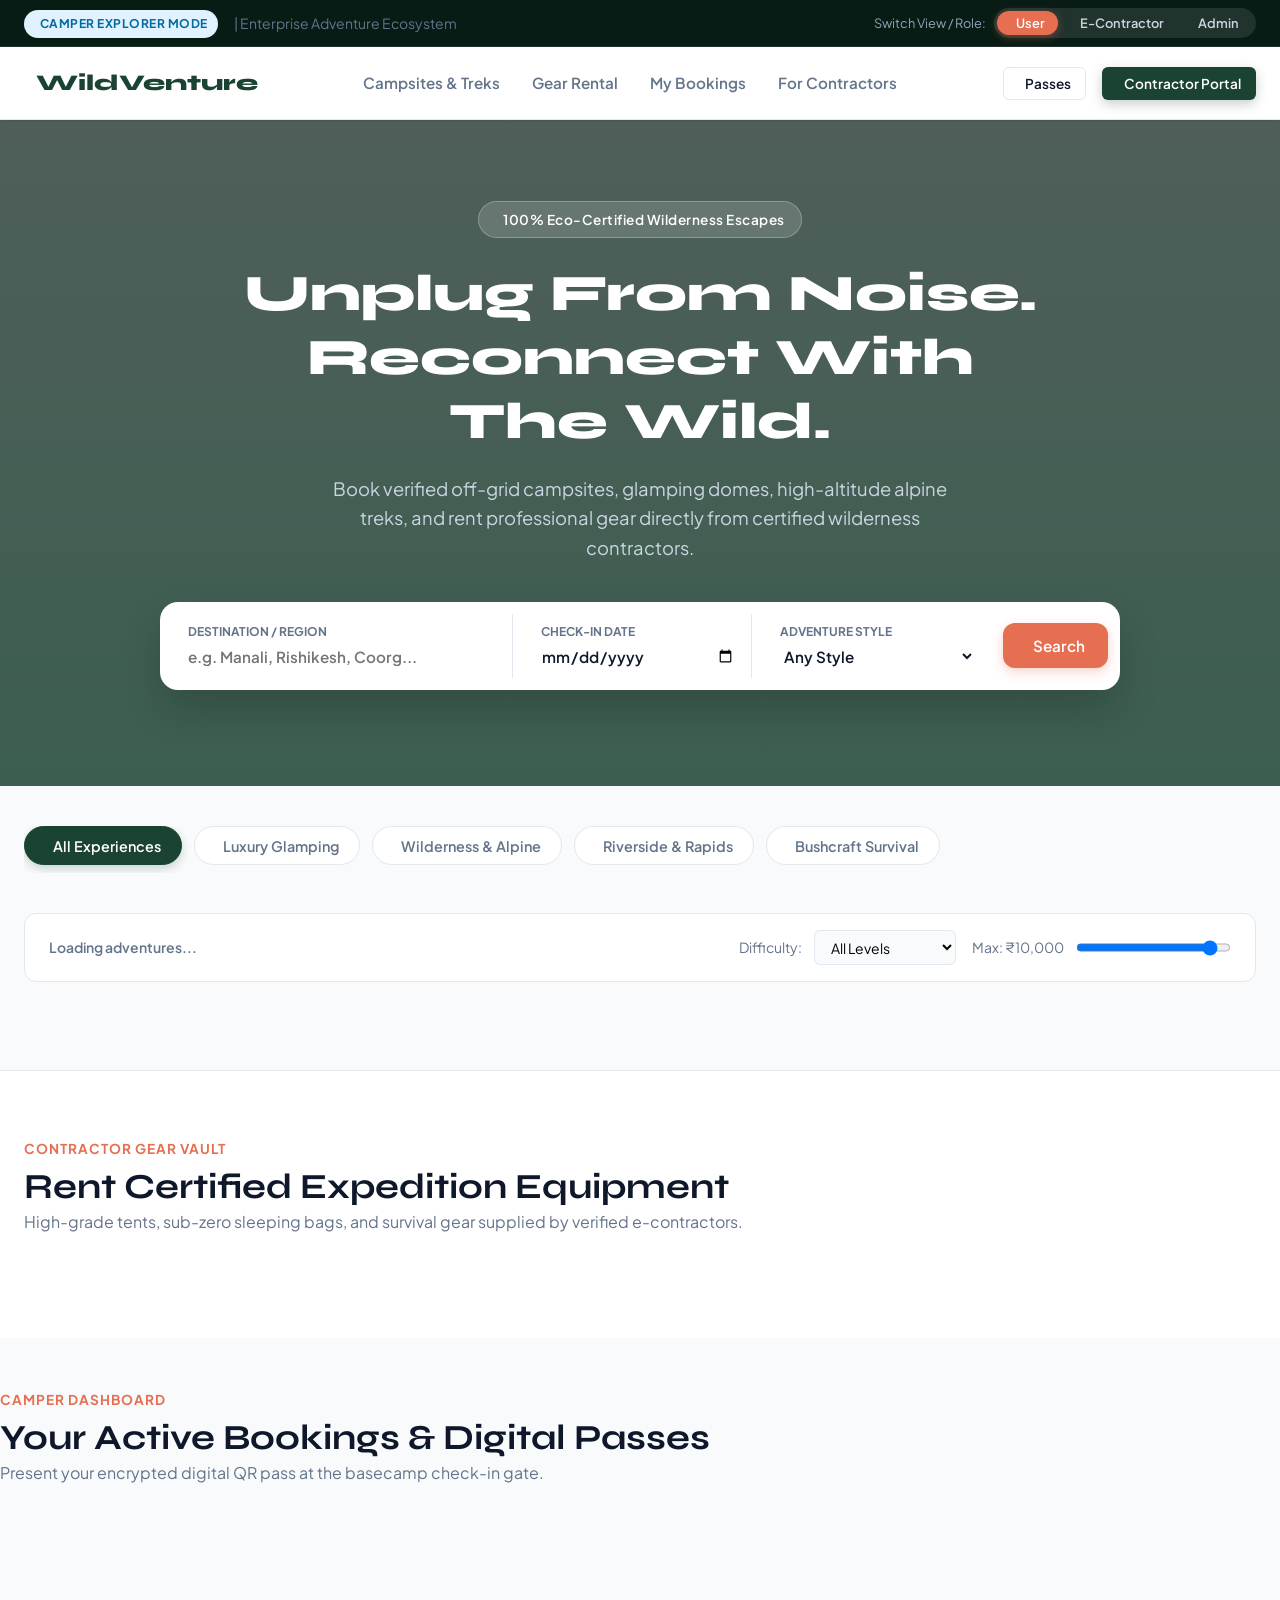
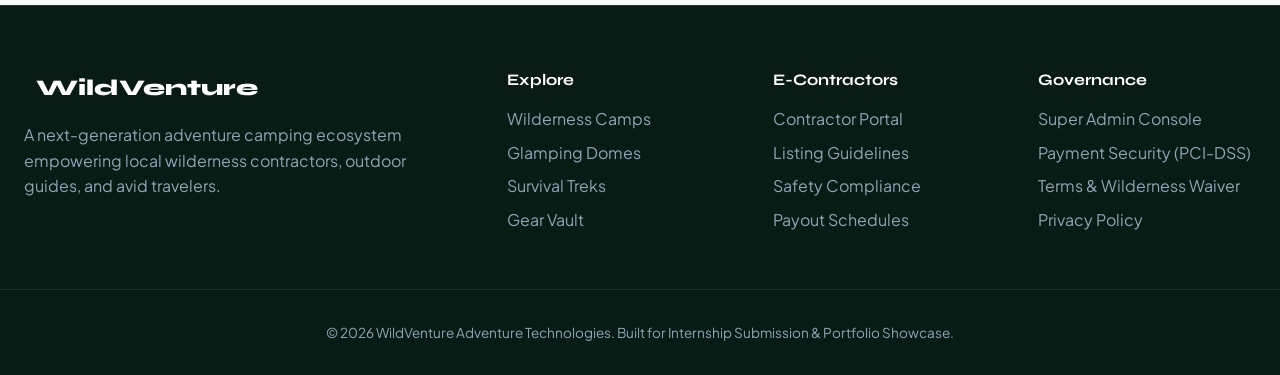
==== index.html @ 286bd3b6 "Initial commit for WildVenture platform" ====
<!DOCTYPE html>
<html lang="en">
<head>
  <meta charset="UTF-8">
  <meta name="viewport" content="width=device-width, initial-scale=1.0">
  <title>WildVenture - Adventure Camping & Glamping Platform</title>
  <meta name="description" content="Book pristine wilderness camping, luxury glamping domes, alpine survival treks, and high-performance camping gear directly from verified outdoor contractors.">
  
  <!-- Google Fonts: Syne & Plus Jakarta Sans -->
  <link rel="preconnect" href="https://fonts.googleapis.com">
  <link rel="preconnect" href="https://fonts.gstatic.com" crossorigin>
  <link href="https://fonts.googleapis.com/css2?family=Plus+Jakarta+Sans:wght@400;500;600;700;800&family=Syne:wght@600;700;800&display=swap" rel="stylesheet">
  
  <!-- Phosphor Icons (Regular & Fill) -->
  <link rel="stylesheet" type="text/css" href="https://unpkg.com/@phosphor-icons/web@2.1.1/src/regular/style.css">
  <link rel="stylesheet" type="text/css" href="https://unpkg.com/@phosphor-icons/web@2.1.1/src/fill/style.css">
  
  <!-- Main CSS -->
  <link rel="stylesheet" href="css/style.css">
</head>
<body>

  <!-- ================= TOP ROLE SWITCHER BAR ================= -->
  <div class="top-role-bar">
    <div class="container top-role-bar-inner">
      <div class="d-flex align-center gap-2">
        <span id="active-role-indicator">
          <span class="badge badge-user"><i class="ph ph-compass"></i> Camper Explorer Mode</span>
        </span>
        <span class="text-muted small d-none-mobile">| Enterprise Adventure Ecosystem</span>
      </div>

      <div class="role-switch-container">
        <span class="role-switch-label">Switch View / Role:</span>
        <div class="role-pills">
          <button class="role-pill active" data-role="user" title="User / Camper Experience">
            <i class="ph ph-user"></i> User
          </button>
          <button class="role-pill" data-role="contractor" title="E-Contractor & Guide Hub">
            <i class="ph ph-mountains"></i> E-Contractor
          </button>
          <button class="role-pill" data-role="admin" title="Super Admin Dashboard">
            <i class="ph ph-shield-check"></i> Admin
          </button>
        </div>
      </div>
    </div>
  </div>

  <!-- ================= SITE HEADER ================= -->
  <header class="site-header">
    <div class="container header-inner">
      <a href="#" class="brand-logo" onclick="App.switchRole('user')">
        <i class="ph ph-campfire"></i>
        <span>WildVenture</span>
      </a>

      <nav class="main-nav" id="main-nav-menu">
        <a href="#campsites-section" class="nav-link">Campsites & Treks</a>
        <a href="#gear-section" class="nav-link">Gear Rental</a>
        <a href="#user-bookings-section" class="nav-link">My Bookings</a>
        <a href="#contractor-info-section" class="nav-link">For Contractors</a>
      </nav>

      <div class="header-actions">
        <button class="btn btn-outline btn-sm" onclick="App.switchRole('user'); document.getElementById('user-bookings-section')?.scrollIntoView({behavior:'smooth'})">
          <i class="ph ph-ticket"></i> Passes
        </button>
        <button class="btn btn-primary btn-sm" onclick="App.switchRole('contractor')">
          <i class="ph ph-plus-circle"></i> Contractor Portal
        </button>
      </div>
    </div>
  </header>

  <!-- ================= MAIN CONTENT VIEWS ================= -->
  <main>
    <!-- ================= 1. USER / CAMPER PORTAL ================= -->
    <div id="portal-user" class="portal-view active">
      
      <!-- HERO SECTION -->
      <section class="hero-section">
        <div class="container">
          <div class="hero-tag">
            <i class="ph ph-tree"></i> 100% Eco-Certified Wilderness Escapes
          </div>
          <h1 class="hero-title">Unplug From Noise. Reconnect With The Wild.</h1>
          <p class="hero-subtitle">
            Book verified off-grid campsites, glamping domes, high-altitude alpine treks, and rent professional gear directly from certified wilderness contractors.
          </p>

          <!-- Search Floating Bar -->
          <div class="search-floating-bar">
            <div class="search-input-group">
              <label><i class="ph ph-map-pin"></i> Destination / Region</label>
              <input type="text" id="search-location" placeholder="e.g. Manali, Rishikesh, Coorg...">
            </div>
            <div class="search-input-group">
              <label><i class="ph ph-calendar"></i> Check-in Date</label>
              <input type="date" id="search-date">
            </div>
            <div class="search-input-group">
              <label><i class="ph ph-users"></i> Adventure Style</label>
              <select id="search-style-select">
                <option value="all">Any Style</option>
                <option value="wild">Wilderness Trek</option>
                <option value="glamping">Luxury Glamping</option>
                <option value="survival">Bushcraft Survival</option>
                <option value="riverside">Riverside Camp</option>
              </select>
            </div>
            <button class="btn btn-accent" id="btn-hero-search">
              <i class="ph ph-magnifying-glass"></i> Search
            </button>
          </div>
        </div>
      </section>

      <!-- CAMPSITES & FILTER SECTION -->
      <section class="container" id="campsites-section">
        <!-- Category Filter Pills -->
        <div class="category-filter-bar">
          <div class="category-pills-wrap">
            <button class="category-pill active" data-category="all">
              <i class="ph ph-sparkle"></i> All Experiences
            </button>
            <button class="category-pill" data-category="glamping">
              <i class="ph ph-house-line"></i> Luxury Glamping
            </button>
            <button class="category-pill" data-category="wild">
              <i class="ph ph-tent"></i> Wilderness & Alpine
            </button>
            <button class="category-pill" data-category="riverside">
              <i class="ph ph-waves"></i> Riverside & Rapids
            </button>
            <button class="category-pill" data-category="survival">
              <i class="ph ph-compass"></i> Bushcraft Survival
            </button>
          </div>
        </div>

        <!-- Filter Controls Row -->
        <div class="filter-controls-row">
          <span class="bold small text-muted" id="results-count">Loading adventures...</span>
          <div class="d-flex align-center gap-2 flex-wrap">
            <div class="filter-group">
              <label class="small text-muted">Difficulty:</label>
              <select id="filter-difficulty">
                <option value="all">All Levels</option>
                <option value="easy">Easy / Family</option>
                <option value="moderate">Moderate</option>
                <option value="challenging">Challenging</option>
                <option value="expert">Expert Survival</option>
              </select>
            </div>
            <div class="filter-group">
              <label class="small text-muted" id="price-range-label">Max: ₹10,000</label>
              <input type="range" id="filter-price-range" min="1000" max="10000" step="500" value="10000">
            </div>
          </div>
        </div>

        <!-- Campsites Grid -->
        <div class="campsites-grid" id="campsites-grid">
          <!-- Dynamically populated via JS -->
        </div>
      </section>

      <!-- GEAR RENTAL STORE SECTION -->
      <section class="gear-section" id="gear-section">
        <div class="container">
          <div class="section-header">
            <span class="section-tag"><i class="ph ph-backpack"></i> Contractor Gear Vault</span>
            <h2 class="section-title">Rent Certified Expedition Equipment</h2>
            <p class="text-muted">High-grade tents, sub-zero sleeping bags, and survival gear supplied by verified e-contractors.</p>
          </div>

          <div class="gear-grid" id="gear-catalog-grid">
            <!-- Dynamically populated via JS -->
          </div>
        </div>
      </section>

      <!-- USER MY BOOKINGS & PASSES -->
      <section class="container user-bookings-section" id="user-bookings-section">
        <div class="section-header">
          <span class="section-tag"><i class="ph ph-ticket"></i> Camper Dashboard</span>
          <h2 class="section-title">Your Active Bookings & Digital Passes</h2>
          <p class="text-muted">Present your encrypted digital QR pass at the basecamp check-in gate.</p>
        </div>

        <div id="user-bookings-list">
          <!-- Dynamically populated via JS -->
        </div>
      </section>

    </div>

    <!-- ================= 2. E-CONTRACTOR / GUIDE PORTAL ================= -->
    <div id="portal-contractor" class="portal-view">
      <div class="container dashboard-layout">
        
        <div class="dashboard-header">
          <div>
            <span class="section-tag"><i class="ph ph-mountains"></i> E-Contractor Operations Center</span>
            <h1 class="section-title">Vendor & Guide Portal</h1>
            <p class="text-muted">Manage your wilderness campsite listings, rental inventory, camper check-in rosters, and earnings.</p>
          </div>
          <div class="d-flex gap-2">
            <button class="btn btn-outline" id="btn-request-payout">
              <i class="ph ph-bank"></i> Request Bank Payout
            </button>
            <button class="btn btn-primary" id="btn-open-add-campsite">
              <i class="ph ph-plus-circle"></i> + Add New Campsite
            </button>
          </div>
        </div>

        <!-- Contractor Stats Grid -->
        <div class="stats-grid">
          <div class="stat-card">
            <div class="stat-icon icon-primary"><i class="ph ph-tent"></i></div>
            <div>
              <div class="stat-label">Active Listings</div>
              <div class="stat-val" id="cont-stat-listings">0</div>
            </div>
          </div>
          <div class="stat-card">
            <div class="stat-icon icon-accent"><i class="ph ph-users"></i></div>
            <div>
              <div class="stat-label">Total Bookings</div>
              <div class="stat-val" id="cont-stat-bookings">0</div>
            </div>
          </div>
          <div class="stat-card">
            <div class="stat-icon icon-info"><i class="ph ph-currency-inr"></i></div>
            <div>
              <div class="stat-label">Total Revenue (Net)</div>
              <div class="stat-val" id="cont-stat-revenue">₹0</div>
            </div>
          </div>
          <div class="stat-card">
            <div class="stat-icon icon-purple"><i class="ph ph-wallet"></i></div>
            <div>
              <div class="stat-label">Pending Payout</div>
              <div class="stat-val" id="cont-stat-payout">₹0</div>
            </div>
          </div>
        </div>

        <!-- Managed Campsites Table -->
        <div class="data-card">
          <div class="data-card-header">
            <h3><i class="ph ph-map-trifold"></i> Your Campsites & Expeditions</h3>
            <span class="badge badge-success">Contractor Verified</span>
          </div>
          <div class="table-responsive">
            <table class="custom-table">
              <thead>
                <tr>
                  <th>Campsite / Tour</th>
                  <th>Category</th>
                  <th>Rate/Night</th>
                  <th>Status</th>
                  <th>Capacity</th>
                  <th>Actions</th>
                </tr>
              </thead>
              <tbody id="contractor-listings-table">
                <!-- JS populated -->
              </tbody>
            </table>
          </div>
        </div>

        <!-- Attendee Check-In Roster -->
        <div class="data-card">
          <div class="data-card-header">
            <h3><i class="ph ph-clipboard-text"></i> Upcoming Camper Roster & Check-In</h3>
            <span class="text-muted small">Live updates from Payment Gateway</span>
          </div>
          <div class="table-responsive">
            <table class="custom-table">
              <thead>
                <tr>
                  <th>Booking ID</th>
                  <th>Camper Name</th>
                  <th>Destination</th>
                  <th>Dates</th>
                  <th>Guests</th>
                  <th>Payment</th>
                  <th>Gate Check-in</th>
                </tr>
              </thead>
              <tbody id="contractor-roster-table">
                <!-- JS populated -->
              </tbody>
            </table>
          </div>
        </div>

      </div>
    </div>

    <!-- ================= 3. SUPER ADMIN PORTAL ================= -->
    <div id="portal-admin" class="portal-view">
      <div class="container dashboard-layout">
        
        <div class="dashboard-header">
          <div>
            <span class="section-tag"><i class="ph ph-shield-check"></i> Super Administrator Console</span>
            <h1 class="section-title">Platform Master Governance</h1>
            <p class="text-muted">Oversee platform GMV, contractor KYC compliance, listing moderation, and master transaction refunds.</p>
          </div>
          <div class="d-flex gap-2">
            <button class="btn btn-outline" id="btn-admin-reset-db">
              <i class="ph ph-arrow-counter-clockwise"></i> Reset Demo DB
            </button>
            <button class="btn btn-primary" onclick="showToast('Exporting platform audit ledger...', 'info')">
              <i class="ph ph-download-simple"></i> Export Audit Log
            </button>
          </div>
        </div>

        <!-- Platform Admin KPIs -->
        <div class="stats-grid">
          <div class="stat-card">
            <div class="stat-icon icon-primary"><i class="ph ph-chart-line-up"></i></div>
            <div>
              <div class="stat-label">Gross Merchandise Value (GMV)</div>
              <div class="stat-val" id="admin-stat-gmv">₹0</div>
            </div>
          </div>
          <div class="stat-card">
            <div class="stat-icon icon-accent"><i class="ph ph-percent"></i></div>
            <div>
              <div class="stat-label">Platform Fee (5% Cut)</div>
              <div class="stat-val" id="admin-stat-cut">₹0</div>
            </div>
          </div>
          <div class="stat-card">
            <div class="stat-icon icon-info"><i class="ph ph-identification-badge"></i></div>
            <div>
              <div class="stat-label">Active E-Contractors</div>
              <div class="stat-val" id="admin-stat-contractors">0</div>
            </div>
          </div>
          <div class="stat-card">
            <div class="stat-icon icon-purple"><i class="ph ph-ticket"></i></div>
            <div>
              <div class="stat-label">Total Platform Bookings</div>
              <div class="stat-val" id="admin-stat-bookings">0</div>
            </div>
          </div>
        </div>

        <!-- Contractor KYC Verification Queue -->
        <div class="data-card">
          <div class="data-card-header">
            <h3><i class="ph ph-user-check"></i> Contractor KYC & Safety Compliance Queue</h3>
            <span class="text-muted small">Verify licenses and wilderness safety audits</span>
          </div>
          <div class="table-responsive">
            <table class="custom-table">
              <thead>
                <tr>
                  <th>Contractor & Lead</th>
                  <th>License ID</th>
                  <th>Service Zone</th>
                  <th>KYC Status</th>
                  <th>Safety Audit</th>
                  <th>Action</th>
                </tr>
              </thead>
              <tbody id="admin-contractor-kyc-table">
                <!-- JS Populated -->
              </tbody>
            </table>
          </div>
        </div>

        <!-- Payment Gateway Master Transaction Ledger -->
        <div class="data-card">
          <div class="data-card-header">
            <h3><i class="ph ph-credit-card"></i> Payment Gateway Master Ledger</h3>
            <span class="badge badge-success">Gateway Live & Healthy</span>
          </div>
          <div class="table-responsive">
            <table class="custom-table">
              <thead>
                <tr>
                  <th>Txn ID</th>
                  <th>Booking ID</th>
                  <th>Customer</th>
                  <th>Timestamp</th>
                  <th>Amount</th>
                  <th>Platform Fee</th>
                  <th>Method</th>
                  <th>Status</th>
                  <th>Refund Control</th>
                </tr>
              </thead>
              <tbody id="admin-transactions-table">
                <!-- JS Populated -->
              </tbody>
            </table>
          </div>
        </div>

        <!-- Listing Moderation Table -->
        <div class="data-card">
          <div class="data-card-header">
            <h3><i class="ph ph-tree-evergreen"></i> Campsite & Trek Experience Moderation</h3>
          </div>
          <div class="table-responsive">
            <table class="custom-table">
              <thead>
                <tr>
                  <th>Listing Title</th>
                  <th>Contractor</th>
                  <th>Price/N</th>
                  <th>Status</th>
                  <th>Feature / Publish</th>
                </tr>
              </thead>
              <tbody id="admin-moderation-table">
                <!-- JS Populated -->
              </tbody>
            </table>
          </div>
        </div>

      </div>
    </div>
  </main>

  <!-- ================= FOOTER ================= -->
  <footer class="site-footer">
    <div class="container footer-grid">
      <div class="footer-brand">
        <a href="#" class="brand-logo" style="color:#fff; margin-bottom:1rem;">
          <i class="ph ph-campfire"></i> WildVenture
        </a>
        <p>A next-generation adventure camping ecosystem empowering local wilderness contractors, outdoor guides, and avid travelers.</p>
      </div>
      <div class="footer-links">
        <h4>Explore</h4>
        <ul>
          <li><a href="#" onclick="App.switchRole('user')">Wilderness Camps</a></li>
          <li><a href="#" onclick="App.switchRole('user')">Glamping Domes</a></li>
          <li><a href="#" onclick="App.switchRole('user')">Survival Treks</a></li>
          <li><a href="#" onclick="App.switchRole('user')">Gear Vault</a></li>
        </ul>
      </div>
      <div class="footer-links">
        <h4>E-Contractors</h4>
        <ul>
          <li><a href="#" onclick="App.switchRole('contractor')">Contractor Portal</a></li>
          <li><a href="#" onclick="App.switchRole('contractor')">Listing Guidelines</a></li>
          <li><a href="#" onclick="App.switchRole('contractor')">Safety Compliance</a></li>
          <li><a href="#" onclick="App.switchRole('contractor')">Payout Schedules</a></li>
        </ul>
      </div>
      <div class="footer-links">
        <h4>Governance</h4>
        <ul>
          <li><a href="#" onclick="App.switchRole('admin')">Super Admin Console</a></li>
          <li><a href="#">Payment Security (PCI-DSS)</a></li>
          <li><a href="#">Terms & Wilderness Waiver</a></li>
          <li><a href="#">Privacy Policy</a></li>
        </ul>
      </div>
    </div>
    <div class="container footer-bottom">
      <p>&copy; 2026 WildVenture Adventure Technologies. Built for Internship Submission & Portfolio Showcase.</p>
    </div>
  </footer>

  <!-- ================= MODAL: CAMPSITE DETAILS & BOOKING ================= -->
  <div class="modal-overlay" id="campsite-detail-modal">
    <div class="modal-dialog modal-lg">
      <div class="modal-header">
        <div>
          <h2 id="modal-camp-title">Campsite Title</h2>
          <div class="text-muted small" id="modal-camp-location">Location</div>
        </div>
        <button class="modal-close-btn" onclick="App.closeCampsiteModal()">&times;</button>
      </div>
      <div class="modal-body">
        <div class="camp-detail-grid">
          <!-- Left Info Column -->
          <div>
            <div class="camp-hero-img-wrap">
              <img src="" id="modal-camp-hero-img" alt="Campsite View">
            </div>

            <p id="modal-camp-tagline" class="bold" style="margin-bottom:1rem; font-size:1.05rem;"></p>

            <div class="d-flex gap-2 flex-wrap" style="margin-bottom:1.5rem;">
              <span class="badge badge-category"><i class="ph ph-gauge"></i> Difficulty: <strong id="modal-camp-difficulty"></strong></span>
              <span class="badge badge-category"><i class="ph ph-mountains"></i> Altitude: <strong id="modal-camp-altitude"></strong></span>
              <span class="badge badge-category"><i class="ph ph-sun"></i> Best Season: <strong id="modal-camp-season"></strong></span>
              <span class="badge badge-success"><i class="ph ph-users"></i> <strong id="modal-camp-slots"></strong></span>
            </div>

            <h4 style="margin-bottom:0.75rem;"><i class="ph ph-shield-star text-success"></i> Verified Contractor & Guides</h4>
            <div style="background:var(--bg-subtle); padding:1rem; border-radius:var(--radius-sm); margin-bottom:1.5rem;">
              <strong id="modal-contractor-name">Contractor Name</strong><br>
              <span class="small text-muted" id="modal-contractor-guide"></span> &bull; 
              <span class="badge badge-success" id="modal-contractor-badge"></span><br>
              <span class="small text-muted"><i class="ph ph-phone"></i> Emergency Support: <span id="modal-contractor-phone"></span></span>
            </div>

            <h4 style="margin-bottom:0.5rem;"><i class="ph ph-sparkle"></i> Included Amenities</h4>
            <div class="amenities-grid" id="modal-camp-amenities"></div>

            <h4 style="margin-bottom:0.5rem;"><i class="ph ph-map-pin"></i> Guided Expedition Itinerary</h4>
            <div class="itinerary-list" id="modal-camp-itinerary"></div>
          </div>

          <!-- Right Booking Widget Column -->
          <div>
            <div class="booking-widget-box">
              <div class="booking-price-header">
                <div>
                  <span class="price-display" id="modal-camp-price">₹0</span>
                  <span class="text-muted small">/ night / person</span>
                </div>
                <span class="badge badge-featured">Instant Confirmation</span>
              </div>

              <div class="form-group">
                <label><i class="ph ph-user"></i> Primary Camper Name</label>
                <input type="text" id="book-camper-name" placeholder="Full Name" value="Shashwat Sharma">
              </div>

              <div class="form-group">
                <label><i class="ph ph-envelope"></i> Email Address</label>
                <input type="email" id="book-camper-email" placeholder="email@example.com" value="shashwat@adventure.io">
              </div>

              <div class="form-group">
                <label><i class="ph ph-phone"></i> Mobile Phone</label>
                <input type="tel" id="book-camper-phone" placeholder="+91 98765 43210" value="+91 98765 12345">
              </div>

              <div class="date-inputs-row">
                <div class="form-group">
                  <label><i class="ph ph-calendar"></i> Check-in</label>
                  <input type="date" id="book-checkin">
                </div>
                <div class="form-group">
                  <label><i class="ph ph-calendar"></i> Check-out</label>
                  <input type="date" id="book-checkout">
                </div>
              </div>

              <div class="form-group">
                <label><i class="ph ph-users"></i> Number of Campers</label>
                <input type="number" id="book-campers-count" min="1" max="20" value="2">
              </div>

              <!-- Gear Rental Add-on selection -->
              <div class="gear-addons-box">
                <label><i class="ph ph-backpack"></i> Add Contractor Gear Rental:</label>
                <div id="modal-gear-addons-list"></div>
              </div>

              <!-- Price Breakdown -->
              <div class="price-calc-breakdown">
                <div class="price-calc-row">
                  <span class="text-muted">Campsite Stay (<span id="book-calc-nights">1N</span> &bull; <span id="book-calc-campers">1P</span>):</span>
                  <span id="book-calc-base">₹0</span>
                </div>
                <div class="price-calc-row">
                  <span class="text-muted">Gear Add-ons:</span>
                  <span id="book-calc-gear">₹0</span>
                </div>
                <div class="price-calc-row">
                  <span class="text-muted">Forest Tax & Eco-Levy (5%):</span>
                  <span id="book-calc-tax">₹0</span>
                </div>
                <div class="price-calc-row grand-total">
                  <span>Estimated Total:</span>
                  <span id="book-calc-total">₹0</span>
                </div>
              </div>

              <button class="btn btn-accent btn-block" id="btn-proceed-to-pay" style="margin-top:1.25rem;">
                <i class="ph ph-lock-key"></i> Proceed to Payment Gateway
              </button>
              <div class="text-center text-muted small" style="margin-top:0.5rem;">
                <i class="ph ph-shield-check"></i> 256-Bit Encrypted Secure Checkout
              </div>
            </div>
          </div>
        </div>
      </div>
    </div>
  </div>

  <!-- ================= MODAL: INTERACTIVE PAYMENT GATEWAY ================= -->
  <div class="modal-overlay" id="payment-modal">
    <div class="modal-dialog modal-lg">
      <div class="modal-header">
        <div>
          <h3><i class="ph ph-shield-check text-success"></i> WildVenture Payment Gateway</h3>
          <span class="text-muted small">Merchant ID: <code>WV-MERCHANT-2026</code> &bull; PCI-DSS Level 1</span>
        </div>
        <button class="modal-close-btn" onclick="PaymentEngine.closeCheckout()">&times;</button>
      </div>

      <div class="modal-body">
        <div class="checkout-modal-layout">
          
          <!-- Left: Order Summary & Coupon -->
          <div class="checkout-summary-pane">
            <h4 style="margin-bottom:1rem;"><i class="ph ph-receipt"></i> Booking Summary</h4>
            <div style="margin-bottom:1rem;">
              <strong id="summary-camp-title">Campsite Name</strong>
              <div class="small text-muted" id="summary-dates">Dates</div>
              <div class="small text-muted" id="summary-campers">Party Size</div>
            </div>

            <div class="price-calc-breakdown" style="border-top:1px solid var(--border-color); padding-top:0.75rem;">
              <div class="price-calc-row">
                <span class="text-muted" id="summary-base-rate">Base Stay:</span>
                <span id="summary-base-amount">₹0</span>
              </div>
              <div class="price-calc-row" id="summary-gear-row" style="display:none;">
                <span class="text-muted">Gear Rental Add-ons:</span>
                <span id="summary-gear-amount">₹0</span>
              </div>
              <div class="price-calc-row" id="summary-discount-row" style="display:none; color:var(--color-success);">
                <span>Promo Discount:</span>
                <span id="summary-discount-amount">-₹0</span>
              </div>
              <div class="price-calc-row">
                <span class="text-muted">Taxes & Wildlife Levy (5%):</span>
                <span id="summary-tax-amount">₹0</span>
              </div>
              <div class="price-calc-row grand-total">
                <span>Amount Payable:</span>
                <span id="summary-grand-total">₹0</span>
              </div>
            </div>

            <!-- Coupon Input -->
            <div style="margin-top:1.5rem;">
              <label class="small bold"><i class="ph ph-tag"></i> Have a Promo Code?</label>
              <div class="coupon-input-group">
                <input type="text" id="coupon-input" placeholder="e.g. ADVENTURE20" style="text-transform:uppercase;">
                <button class="btn btn-outline btn-sm" id="btn-apply-coupon">Apply</button>
              </div>
              <div id="coupon-message" class="small" style="margin-top:0.35rem;"></div>
              <div class="text-muted small" style="margin-top:0.5rem;">💡 Demo Coupons: <code>ADVENTURE20</code>, <code>WILD10</code></div>
            </div>
          </div>

          <!-- Right: Payment Methods & Inputs -->
          <div>
            <div class="payment-tabs">
              <button class="payment-tab-btn active" data-method="card">
                <i class="ph ph-credit-card"></i> Card
              </button>
              <button class="payment-tab-btn" data-method="upi">
                <i class="ph ph-qr-code"></i> UPI / QR
              </button>
              <button class="payment-tab-btn" data-method="netbanking">
                <i class="ph ph-bank"></i> NetBanking
              </button>
              <button class="payment-tab-btn" data-method="wallet">
                <i class="ph ph-wallet"></i> Digital Pay
              </button>
            </div>

            <!-- TAB 1: CARD PAYMENT -->
            <div class="payment-method-panel active" id="pay-panel-card">
              <!-- 3D Interactive Card Preview -->
              <div class="card-preview-wrapper">
                <div class="interactive-card" id="interactive-card">
                  <div class="card-front">
                    <div class="d-flex justify-between align-center">
                      <div class="card-chip"></div>
                      <span id="card-type-icon" class="bold" style="font-size:0.9rem;"><i class="ph ph-credit-card"></i> Visa</span>
                    </div>
                    <div class="card-number-display" id="card-preview-number">•••• •••• •••• ••••</div>
                    <div class="card-bottom-row">
                      <div>
                        <div style="font-size:0.65rem; opacity:0.8;">CARDHOLDER</div>
                        <div id="card-preview-name" class="bold">YOUR FULL NAME</div>
                      </div>
                      <div>
                        <div style="font-size:0.65rem; opacity:0.8;">EXPIRES</div>
                        <div id="card-preview-exp" class="bold">MM/YY</div>
                      </div>
                    </div>
                  </div>
                  <div class="card-back">
                    <div class="card-back-stripe"></div>
                    <div class="card-cvv-box">
                      <span id="card-preview-cvv">•••</span>
                    </div>
                    <div style="padding:0 1.5rem; font-size:0.65rem; opacity:0.7; text-align:center;">
                      Electronic Camping Authorization Pass &bull; WildVenture
                    </div>
                  </div>
                </div>
              </div>

              <!-- Card Form Inputs -->
              <div class="form-group">
                <label>Card Number</label>
                <input type="text" id="pay-card-number" placeholder="4532 8900 1234 5678" maxlength="19" value="4532 8821 9012 4242">
              </div>
              <div class="form-group">
                <label>Cardholder Name</label>
                <input type="text" id="pay-card-name" placeholder="Name on Card" value="SHASHWAT SHARMA">
              </div>
              <div class="date-inputs-row">
                <div class="form-group">
                  <label>Expiry (MM/YY)</label>
                  <input type="text" id="pay-card-exp" placeholder="12/28" maxlength="5" value="09/28">
                </div>
                <div class="form-group">
                  <label>CVV / CVC</label>
                  <input type="password" id="pay-card-cvv" placeholder="123" maxlength="4" value="882">
                </div>
              </div>
            </div>

            <!-- TAB 2: UPI / QR CODE -->
            <div class="payment-method-panel" id="pay-panel-upi">
              <div class="upi-qr-box">
                <p class="bold" style="margin-bottom:0.5rem;">Scan to Pay with Any UPI App</p>
                <img src="https://api.qrserver.com/v1/create-qr-code/?size=160x160&data=upi://pay?pa=wildventure@gateway&pn=WildVentureCamping&cu=INR" class="upi-qr-img" alt="UPI QR Code">
                <div class="upi-timer">
                  <i class="ph ph-clock"></i> QR expires in: <span id="qr-countdown">05:00</span>
                </div>
                <div class="bold text-success" style="margin-top:0.5rem;" id="upi-amount-display">₹0</div>
              </div>
              <div class="form-group">
                <label>Or enter UPI VPA ID:</label>
                <input type="text" id="pay-upi-id" placeholder="username@okhdfcbank" value="camper@upi">
              </div>
            </div>

            <!-- TAB 3: NET BANKING -->
            <div class="payment-method-panel" id="pay-panel-netbanking">
              <div class="form-group">
                <label>Select Your Bank</label>
                <select id="pay-bank-select">
                  <option value="hdfc">HDFC Bank</option>
                  <option value="icici">ICICI Bank</option>
                  <option value="sbi">State Bank of India</option>
                  <option value="axis">Axis Bank</option>
                  <option value="kotak">Kotak Mahindra</option>
                </select>
              </div>
              <p class="small text-muted">You will be securely redirected to your bank's portal for two-factor authentication.</p>
            </div>

            <!-- TAB 4: WALLET / DIGITAL PAY -->
            <div class="payment-method-panel" id="pay-panel-wallet">
              <div class="d-flex gap-2 flex-column" style="margin:1rem 0;">
                <button class="btn btn-outline btn-block" onclick="showToast('Apple Pay Authorization Ready', 'info')">
                  <i class="ph ph-apple-logo"></i> Apple Pay One-Touch
                </button>
                <button class="btn btn-outline btn-block" onclick="showToast('Google Pay Authorization Ready', 'info')">
                  <i class="ph ph-google-logo"></i> Google Pay
                </button>
              </div>
            </div>

            <!-- Main Pay Button -->
            <button class="btn btn-primary btn-block" id="btn-process-payment" style="margin-top:1.5rem; font-size:1.05rem; padding:0.9rem;">
              <i class="ph ph-lock-key"></i> <span id="btn-pay-amount-label">Pay Now</span>
            </button>
          </div>

        </div>
      </div>
    </div>
  </div>

  <!-- ================= MODAL: 3D SECURE OTP SIMULATOR ================= -->
  <div class="modal-overlay" id="otp-modal">
    <div class="modal-dialog" style="max-width:440px;">
      <div class="modal-header">
        <h3><i class="ph ph-shield-check text-success"></i> 3D-Secure Verification</h3>
      </div>
      <div class="modal-body text-center">
        <p class="text-muted small" style="margin-bottom:1.25rem;">
          A one-time verification code (OTP) was sent to your registered mobile ending in <strong>•••• ••<span id="otp-phone-last4">2345</span></strong>.
        </p>

        <div class="form-group" style="max-width:240px; margin:0 auto 1.25rem;">
          <input type="text" id="otp-input" value="123456" maxlength="6" style="text-align:center; font-size:1.5rem; letter-spacing:6px; font-weight:bold;">
        </div>
        <div class="small text-muted" style="margin-bottom:1.5rem;">
          (Demo OTP prefilled: <code>123456</code>)
        </div>

        <button class="btn btn-primary btn-block" id="btn-verify-otp">
          Verify & Complete Booking
        </button>
      </div>
    </div>
  </div>

  <!-- ================= MODAL: SUCCESS & PRINTABLE TICKET ================= -->
  <div class="modal-overlay" id="success-ticket-modal">
    <div class="modal-dialog" style="max-width:650px;">
      <div class="modal-header">
        <div>
          <h3><i class="ph ph-check-circle text-success"></i> Booking & Payment Confirmed!</h3>
          <span class="text-muted small">Your adventure is officially locked in</span>
        </div>
        <button class="modal-close-btn" onclick="document.getElementById('success-ticket-modal').classList.remove('active'); document.body.style.overflow='auto';">&times;</button>
      </div>

      <div class="modal-body">
        <div style="background:var(--bg-subtle); border:2px dashed var(--border-color); border-radius:var(--radius-md); padding:1.5rem;">
          
          <div class="d-flex justify-between align-center" style="margin-bottom:1rem; border-bottom:1px solid var(--border-color); padding-bottom:0.75rem;">
            <div>
              <span class="badge badge-success">Official Entry Pass</span>
              <h3 id="ticket-camp-title" style="margin-top:0.25rem;">Pine Ridge Haven</h3>
            </div>
            <div class="text-right">
              <span class="small text-muted">Pass ID</span>
              <div class="bold" id="ticket-booking-id" style="font-family:monospace; font-size:1.1rem; color:var(--color-primary);">WV-00000</div>
            </div>
          </div>

          <div class="ticket-grid" style="margin-bottom:1rem;">
            <div>
              <span class="ticket-label">Camper</span>
              <span class="ticket-val" id="ticket-customer-name">Camper Name</span>
            </div>
            <div>
              <span class="ticket-label">Expedition Dates</span>
              <span class="ticket-val" id="ticket-dates">Dates</span>
            </div>
            <div>
              <span class="ticket-label">Party Size</span>
              <span class="ticket-val" id="ticket-campers">2 Campers</span>
            </div>
            <div>
              <span class="ticket-label">Total Paid</span>
              <span class="ticket-val text-success" id="ticket-amount">₹0</span>
            </div>
          </div>

          <div style="display:flex; justify-content:space-between; align-items:center; background:#fff; padding:1rem; border-radius:var(--radius-sm);">
            <div>
              <div class="small text-muted">Contractor: <strong id="ticket-contractor">Himalayan Ridge</strong></div>
              <div class="small text-muted">Gateway Txn: <code id="ticket-txnid">TXN-000000</code></div>
              <div class="small text-muted">Method: <span id="ticket-payment-method">Card</span></div>
            </div>
            <img src="" id="ticket-qr-code" style="width:90px; height:90px; border:1px solid var(--border-color); border-radius:4px;" alt="Checkin QR">
          </div>

        </div>
      </div>

      <div class="modal-footer">
        <button class="btn btn-outline" onclick="window.print()"><i class="ph ph-printer"></i> Print / Save PDF</button>
        <button class="btn btn-primary" onclick="document.getElementById('success-ticket-modal').classList.remove('active'); document.body.style.overflow='auto'; App.switchRole('user'); document.getElementById('user-bookings-section')?.scrollIntoView({behavior:'smooth'})">
          View in My Bookings
        </button>
      </div>
    </div>
  </div>

  <!-- ================= MODAL: CONTRACTOR ADD CAMPSITE ================= -->
  <div class="modal-overlay" id="add-campsite-modal">
    <div class="modal-dialog">
      <div class="modal-header">
        <h3><i class="ph ph-plus-circle"></i> Add New Campsite or Expedition</h3>
        <button class="modal-close-btn" onclick="document.getElementById('add-campsite-modal').classList.remove('active')">&times;</button>
      </div>
      <div class="modal-body">
        <div class="form-group">
          <label>Campsite / Tour Title *</label>
          <input type="text" id="new-camp-title" placeholder="e.g. Spiti Valley High Pass Camp">
        </div>
        <div class="form-group">
          <label>Location & State *</label>
          <input type="text" id="new-camp-location" placeholder="e.g. Kaza, Spiti, Himachal Pradesh">
        </div>
        <div class="date-inputs-row">
          <div class="form-group">
            <label>Category</label>
            <select id="new-camp-category">
              <option value="wild">Wilderness & Trek</option>
              <option value="glamping">Luxury Glamping</option>
              <option value="riverside">Riverside Camp</option>
              <option value="survival">Bushcraft Survival</option>
            </select>
          </div>
          <div class="form-group">
            <label>Difficulty</label>
            <select id="new-camp-difficulty">
              <option value="Easy">Easy</option>
              <option value="Moderate">Moderate</option>
              <option value="Challenging">Challenging</option>
              <option value="Expert">Expert</option>
            </select>
          </div>
        </div>
        <div class="date-inputs-row">
          <div class="form-group">
            <label>Price Per Night (₹) *</label>
            <input type="number" id="new-camp-price" placeholder="2500" value="2800">
          </div>
          <div class="form-group">
            <label>Available Camper Slots</label>
            <input type="number" id="new-camp-slots" value="15">
          </div>
        </div>
        <div class="form-group">
          <label>Cover Photo Image URL</label>
          <input type="url" id="new-camp-image" placeholder="https://images.unsplash.com/photo-..." value="https://images.unsplash.com/photo-1510312305653-8ed496efae75?auto=format&fit=crop&w=1200&q=80">
        </div>
      </div>
      <div class="modal-footer">
        <button class="btn btn-outline" onclick="document.getElementById('add-campsite-modal').classList.remove('active')">Cancel</button>
        <button class="btn btn-primary" id="btn-save-campsite">Publish Listing</button>
      </div>
    </div>
  </div>

  <!-- ================= TOAST NOTIFICATION CONTAINER ================= -->
  <div class="toast-container" id="toast-container"></div>

  <!-- SCRIPTS -->
  <script src="js/data.js"></script>
  <script src="js/payment.js"></script>
  <script src="js/app.js"></script>
</body>
</html>
---- css/style.css ----
/* ==========================================================================
   WildVenture - Adventure Camping Design System & Stylesheet
   ========================================================================== */

:root {
  /* Brand Palette - Adventure Earth & Forest */
  --color-primary: #1b4332;
  --color-primary-light: #2d6a4f;
  --color-primary-dark: #081c15;
  --color-accent: #e76f51;
  --color-accent-hover: #f4a261;
  --color-sand: #faedcd;
  --color-sand-light: #fefae0;
  --color-earth: #d4a373;
  
  /* Neutral Slate */
  --bg-main: #f8fafc;
  --bg-surface: #ffffff;
  --bg-subtle: #f1f5f9;
  --border-color: #e2e8f0;
  --border-focus: #2d6a4f;

  /* Typography */
  --text-main: #0f172a;
  --text-muted: #64748b;
  --text-light: #94a3b8;
  --text-inverse: #ffffff;

  /* Status Colors */
  --color-success: #10b981;
  --color-warning: #f59e0b;
  --color-danger: #ef4444;
  --color-info: #3b82f6;

  /* Layout & Shadows */
  --radius-sm: 6px;
  --radius-md: 12px;
  --radius-lg: 18px;
  --radius-xl: 24px;
  --shadow-sm: 0 1px 3px rgba(0,0,0,0.06), 0 1px 2px rgba(0,0,0,0.04);
  --shadow-md: 0 4px 12px rgba(0,0,0,0.08);
  --shadow-lg: 0 12px 30px rgba(0,0,0,0.12);
  --shadow-xl: 0 20px 40px rgba(0,0,0,0.18);
  --transition-base: all 0.25s cubic-bezier(0.4, 0, 0.2, 1);
  --container-max: 1280px;
}

/* Base Reset & Box Sizing */
*, *::before, *::after {
  box-sizing: border-box;
  margin: 0;
  padding: 0;
}

html {
  scroll-behavior: smooth;
  font-size: 16px;
}

body {
  font-family: 'Plus Jakarta Sans', -apple-system, BlinkMacSystemFont, 'Segoe UI', Roboto, sans-serif;
  background-color: var(--bg-main);
  color: var(--text-main);
  line-height: 1.6;
  -webkit-font-smoothing: antialiased;
}

h1, h2, h3, h4, h5, h6 {
  font-family: 'Syne', 'Plus Jakarta Sans', sans-serif;
  font-weight: 700;
  color: var(--text-main);
  line-height: 1.25;
}

a {
  color: inherit;
  text-decoration: none;
}

img {
  max-width: 100%;
  height: auto;
  display: block;
}

button, input, select, textarea {
  font-family: inherit;
  font-size: inherit;
}

.container {
  width: 100%;
  max-width: var(--container-max);
  margin: 0 auto;
  padding: 0 1.5rem;
}

/* Utilities */
.d-flex { display: flex; }
.align-center { align-items: center; }
.justify-between { justify-content: space-between; }
.gap-1 { gap: 0.5rem; }
.gap-2 { gap: 1rem; }
.gap-3 { gap: 1.5rem; }
.text-muted { color: var(--text-muted); }
.text-success { color: var(--color-success); }
.text-danger { color: var(--color-danger); }
.text-warning { color: var(--color-warning); }
.small { font-size: 0.875rem; }
.bold { font-weight: 600; }
.col-span-full { grid-column: 1 / -1; }

/* Buttons */
.btn {
  display: inline-flex;
  align-items: center;
  justify-content: center;
  gap: 0.5rem;
  padding: 0.75rem 1.35rem;
  border-radius: var(--radius-md);
  font-weight: 600;
  font-size: 0.95rem;
  cursor: pointer;
  border: 1px solid transparent;
  transition: var(--transition-base);
  white-space: nowrap;
}

.btn-primary {
  background-color: var(--color-primary);
  color: var(--text-inverse);
  box-shadow: 0 4px 12px rgba(27, 67, 50, 0.25);
}
.btn-primary:hover {
  background-color: var(--color-primary-light);
  transform: translateY(-1px);
  box-shadow: 0 6px 16px rgba(27, 67, 50, 0.35);
}

.btn-accent {
  background-color: var(--color-accent);
  color: var(--text-inverse);
  box-shadow: 0 4px 12px rgba(231, 111, 81, 0.3);
}
.btn-accent:hover {
  background-color: var(--color-accent-hover);
  transform: translateY(-1px);
}

.btn-outline {
  background: transparent;
  border-color: var(--border-color);
  color: var(--text-main);
}
.btn-outline:hover {
  background: var(--bg-subtle);
  border-color: var(--text-muted);
}

.btn-outline-danger {
  background: transparent;
  border-color: #fca5a5;
  color: var(--color-danger);
}
.btn-outline-danger:hover {
  background: #fee2e2;
}

.btn-sm {
  padding: 0.45rem 0.85rem;
  font-size: 0.85rem;
  border-radius: var(--radius-sm);
}

.btn-block {
  width: 100%;
}

/* Badges */
.badge {
  display: inline-flex;
  align-items: center;
  gap: 0.35rem;
  padding: 0.3rem 0.65rem;
  border-radius: 9999px;
  font-size: 0.75rem;
  font-weight: 700;
  text-transform: uppercase;
  letter-spacing: 0.5px;
}
.badge-category {
  background: rgba(255, 255, 255, 0.95);
  color: var(--color-primary);
  backdrop-filter: blur(4px);
}
.badge-featured {
  background: var(--color-accent);
  color: #fff;
}
.badge-success { background: #dcfce7; color: #15803d; }
.badge-warning { background: #fef3c7; color: #b45309; }
.badge-danger { background: #fee2e2; color: #b91c1c; }
.badge-user { background: #e0f2fe; color: #0369a1; }
.badge-contractor { background: #fef3c7; color: #b45309; }
.badge-admin { background: #f3e8ff; color: #6b21a8; }
.badge-stock { background: rgba(15, 23, 42, 0.75); color: #fff; backdrop-filter: blur(4px); }

/* ================= TOP BAR & ROLE SWITCHER ================= */
.top-role-bar {
  background: var(--color-primary-dark);
  color: #fff;
  padding: 0.5rem 0;
  border-bottom: 1px solid rgba(255, 255, 255, 0.1);
  font-size: 0.85rem;
}
.top-role-bar-inner {
  display: flex;
  justify-content: space-between;
  align-items: center;
  flex-wrap: wrap;
  gap: 0.75rem;
}
.role-switch-container {
  display: flex;
  align-items: center;
  gap: 0.5rem;
}
.role-switch-label {
  color: var(--text-light);
  font-size: 0.8rem;
}
.role-pills {
  display: flex;
  background: rgba(255, 255, 255, 0.1);
  padding: 3px;
  border-radius: 9999px;
  gap: 2px;
}
.role-pill {
  border: none;
  background: transparent;
  color: #cbd5e1;
  padding: 0.25rem 0.85rem;
  border-radius: 9999px;
  font-size: 0.8rem;
  font-weight: 600;
  cursor: pointer;
  display: inline-flex;
  align-items: center;
  gap: 0.35rem;
  transition: var(--transition-base);
}
.role-pill:hover {
  color: #fff;
}
.role-pill.active {
  background: var(--color-accent);
  color: #fff;
  box-shadow: 0 2px 8px rgba(231, 111, 81, 0.4);
}

/* ================= MAIN HEADER & NAVBAR ================= */
.site-header {
  background: var(--bg-surface);
  border-bottom: 1px solid var(--border-color);
  position: sticky;
  top: 0;
  z-index: 100;
  box-shadow: var(--shadow-sm);
}
.header-inner {
  display: flex;
  align-items: center;
  justify-content: space-between;
  height: 72px;
}
.brand-logo {
  display: flex;
  align-items: center;
  gap: 0.75rem;
  font-family: 'Syne', sans-serif;
  font-size: 1.4rem;
  font-weight: 800;
  color: var(--color-primary);
}
.brand-logo i {
  font-size: 1.8rem;
  color: var(--color-accent);
}
.main-nav {
  display: flex;
  align-items: center;
  gap: 2rem;
}
.nav-link {
  font-weight: 600;
  color: var(--text-muted);
  transition: var(--transition-base);
  font-size: 0.95rem;
}
.nav-link:hover {
  color: var(--color-primary);
}
.header-actions {
  display: flex;
  align-items: center;
  gap: 1rem;
}
.mobile-menu-btn {
  display: none;
  background: none;
  border: none;
  font-size: 1.5rem;
  cursor: pointer;
}

/* ================= PORTALS TOGGLING ================= */
.portal-view {
  display: none;
  animation: fadeIn 0.3s ease-in-out;
}
.portal-view.active {
  display: block;
}

@keyframes fadeIn {
  from { opacity: 0; transform: translateY(6px); }
  to { opacity: 1; transform: translateY(0); }
}

/* ================= USER PORTAL: HERO & DISCOVERY ================= */
.hero-section {
  position: relative;
  background: linear-gradient(180deg, rgba(8,28,21,0.7) 0%, rgba(27,67,50,0.85) 100%), 
              url('https://images.unsplash.com/photo-1504280390367-361c6d9f38f4?auto=format&fit=crop&w=1800&q=80') center/cover no-repeat;
  color: #fff;
  padding: 5rem 0 6rem;
  text-align: center;
}
.hero-tag {
  display: inline-flex;
  align-items: center;
  gap: 0.5rem;
  background: rgba(255, 255, 255, 0.15);
  border: 1px solid rgba(255, 255, 255, 0.25);
  padding: 0.4rem 1rem;
  border-radius: 9999px;
  font-size: 0.85rem;
  font-weight: 600;
  letter-spacing: 0.5px;
  margin-bottom: 1.5rem;
  backdrop-filter: blur(6px);
}
.hero-title {
  font-size: 3.2rem;
  font-weight: 800;
  max-width: 800px;
  margin: 0 auto 1.25rem;
  color: #ffffff;
}
.hero-subtitle {
  font-size: 1.15rem;
  max-width: 650px;
  margin: 0 auto 2.5rem;
  color: #cbd5e1;
}

/* Search Box Bar */
.search-floating-bar {
  max-width: 960px;
  margin: 0 auto;
  background: var(--bg-surface);
  border-radius: var(--radius-lg);
  padding: 0.75rem;
  box-shadow: var(--shadow-xl);
  display: grid;
  grid-template-columns: 1.5fr 1fr 1fr auto;
  gap: 0.75rem;
  align-items: center;
  color: var(--text-main);
  text-align: left;
}
.search-input-group {
  padding: 0.5rem 1rem;
  border-right: 1px solid var(--border-color);
  position: relative;
}
.search-input-group:last-of-type {
  border-right: none;
}
.search-input-group label {
  display: block;
  font-size: 0.75rem;
  font-weight: 700;
  text-transform: uppercase;
  color: var(--text-muted);
  margin-bottom: 0.2rem;
}
.search-input-group input, .search-input-group select {
  width: 100%;
  border: none;
  outline: none;
  font-size: 0.95rem;
  font-weight: 600;
  color: var(--text-main);
  background: transparent;
}

/* Category Filter Bar */
.category-filter-bar {
  padding: 2.5rem 0 1rem;
}
.category-pills-wrap {
  display: flex;
  gap: 0.75rem;
  overflow-x: auto;
  padding-bottom: 0.5rem;
}
.category-pill {
  border: 1px solid var(--border-color);
  background: var(--bg-surface);
  color: var(--text-muted);
  padding: 0.6rem 1.25rem;
  border-radius: 9999px;
  font-weight: 600;
  font-size: 0.9rem;
  display: inline-flex;
  align-items: center;
  gap: 0.5rem;
  cursor: pointer;
  white-space: nowrap;
  transition: var(--transition-base);
}
.category-pill:hover {
  border-color: var(--color-primary);
  color: var(--color-primary);
}
.category-pill.active {
  background: var(--color-primary);
  color: #fff;
  border-color: var(--color-primary);
  box-shadow: 0 4px 10px rgba(27, 67, 50, 0.2);
}

/* Filter Controls Row */
.filter-controls-row {
  display: flex;
  justify-content: space-between;
  align-items: center;
  flex-wrap: wrap;
  gap: 1rem;
  margin: 1.5rem 0;
  padding: 1rem 1.5rem;
  background: var(--bg-surface);
  border: 1px solid var(--border-color);
  border-radius: var(--radius-md);
}
.filter-group {
  display: flex;
  align-items: center;
  gap: 0.75rem;
}
.filter-group select, .filter-group input[type="range"] {
  padding: 0.4rem 0.75rem;
  border: 1px solid var(--border-color);
  border-radius: var(--radius-sm);
  background: var(--bg-main);
  outline: none;
  font-size: 0.875rem;
}

/* Campsites Grid */
.campsites-grid {
  display: grid;
  grid-template-columns: repeat(auto-fill, minmax(350px, 1fr));
  gap: 2rem;
  margin: 1.5rem 0 4rem;
}

.campsite-card {
  background: var(--bg-surface);
  border: 1px solid var(--border-color);
  border-radius: var(--radius-lg);
  overflow: hidden;
  box-shadow: var(--shadow-sm);
  transition: var(--transition-base);
  cursor: pointer;
  display: flex;
  flex-direction: column;
}
.campsite-card:hover {
  transform: translateY(-5px);
  box-shadow: var(--shadow-lg);
  border-color: var(--color-earth);
}
.card-img-wrap {
  position: relative;
  height: 220px;
  overflow: hidden;
}
.card-img-wrap img {
  width: 100%;
  height: 100%;
  object-fit: cover;
  transition: transform 0.5s ease;
}
.campsite-card:hover .card-img-wrap img {
  transform: scale(1.05);
}
.card-badges {
  position: absolute;
  top: 1rem;
  left: 1rem;
  display: flex;
  gap: 0.5rem;
  z-index: 2;
}
.card-price-overlay {
  position: absolute;
  bottom: 0.75rem;
  right: 0.75rem;
  background: rgba(15, 23, 42, 0.85);
  color: #fff;
  padding: 0.35rem 0.75rem;
  border-radius: var(--radius-sm);
  backdrop-filter: blur(4px);
  font-size: 0.85rem;
}
.card-price-overlay .price-val {
  font-weight: 700;
  font-size: 1rem;
  color: #fef08a;
}
.card-body {
  padding: 1.5rem;
  display: flex;
  flex-direction: column;
  flex-grow: 1;
}
.card-meta-top {
  display: flex;
  justify-content: space-between;
  align-items: center;
  font-size: 0.85rem;
  color: var(--text-muted);
  margin-bottom: 0.5rem;
}
.card-meta-top .rating {
  color: var(--color-accent);
  font-weight: 700;
  display: flex;
  align-items: center;
  gap: 0.2rem;
}
.card-title {
  font-size: 1.25rem;
  margin-bottom: 0.4rem;
}
.card-tagline {
  font-size: 0.9rem;
  color: var(--text-muted);
  margin-bottom: 1rem;
  display: -webkit-box;
  -webkit-line-clamp: 2;
  -webkit-box-orient: vertical;
  overflow: hidden;
}
.card-amenities-tags {
  display: flex;
  flex-wrap: wrap;
  gap: 0.4rem;
  margin-bottom: 1.25rem;
}
.tag-pill {
  background: var(--bg-subtle);
  color: var(--text-muted);
  font-size: 0.75rem;
  font-weight: 600;
  padding: 0.2rem 0.6rem;
  border-radius: var(--radius-sm);
}
.card-contractor-footer {
  margin-top: auto;
  padding-top: 1rem;
  border-top: 1px solid var(--border-color);
  display: flex;
  align-items: center;
  justify-content: space-between;
}
.contractor-chip {
  display: flex;
  align-items: center;
  gap: 0.4rem;
  font-size: 0.8rem;
  font-weight: 600;
  color: var(--text-muted);
}

/* Gear Store Catalog */
.gear-section {
  padding: 4rem 0;
  background: var(--bg-surface);
  border-top: 1px solid var(--border-color);
}
.section-header {
  margin-bottom: 2.5rem;
}
.section-tag {
  color: var(--color-accent);
  font-weight: 700;
  font-size: 0.85rem;
  text-transform: uppercase;
  letter-spacing: 1px;
}
.section-title {
  font-size: 2.2rem;
  margin-top: 0.25rem;
}
.gear-grid {
  display: grid;
  grid-template-columns: repeat(auto-fill, minmax(240px, 1fr));
  gap: 1.5rem;
}
.gear-card {
  background: var(--bg-main);
  border: 1px solid var(--border-color);
  border-radius: var(--radius-md);
  overflow: hidden;
  display: flex;
  flex-direction: column;
}
.gear-img-wrap {
  position: relative;
  height: 160px;
}
.gear-img-wrap img {
  width: 100%;
  height: 100%;
  object-fit: cover;
}
.gear-body {
  padding: 1.25rem;
  display: flex;
  flex-direction: column;
  flex-grow: 1;
}
.gear-contractor {
  font-size: 0.75rem;
  color: var(--text-muted);
  margin-bottom: 0.25rem;
  display: flex;
  align-items: center;
  gap: 0.25rem;
}
.gear-title {
  font-size: 1rem;
  margin-bottom: 0.35rem;
}
.gear-specs {
  font-size: 0.8rem;
  color: var(--text-muted);
  margin-bottom: 1rem;
}
.gear-footer {
  margin-top: auto;
  display: flex;
  align-items: center;
  justify-content: space-between;
}
.gear-price {
  font-weight: 700;
  font-size: 1.1rem;
  color: var(--color-primary);
}

/* User Bookings Ticket Card */
.user-bookings-section {
  padding: 3rem 0 5rem;
}
.booking-ticket-card {
  background: var(--bg-surface);
  border: 1px solid var(--border-color);
  border-radius: var(--radius-lg);
  display: grid;
  grid-template-columns: 1fr 200px;
  margin-bottom: 1.5rem;
  box-shadow: var(--shadow-sm);
  overflow: hidden;
  position: relative;
}
.ticket-left {
  padding: 1.75rem;
  border-right: 2px dashed var(--border-color);
}
.ticket-right {
  padding: 1.75rem;
  background: var(--bg-subtle);
  display: flex;
  flex-direction: column;
  align-items: center;
  justify-content: center;
  text-align: center;
  gap: 0.75rem;
}
.ticket-header {
  display: flex;
  align-items: center;
  justify-content: space-between;
  margin-bottom: 0.75rem;
}
.ticket-id {
  font-family: monospace;
  font-weight: 700;
  color: var(--color-primary);
  font-size: 1.05rem;
}
.ticket-camp-title {
  font-size: 1.3rem;
  margin-bottom: 1rem;
}
.ticket-grid {
  display: grid;
  grid-template-columns: repeat(auto-fit, minmax(140px, 1fr));
  gap: 1rem;
  margin-bottom: 1rem;
}
.ticket-label {
  display: block;
  font-size: 0.75rem;
  color: var(--text-muted);
  text-transform: uppercase;
}
.ticket-val {
  font-weight: 600;
  font-size: 0.95rem;
}
.ticket-addons {
  font-size: 0.85rem;
  background: var(--bg-subtle);
  padding: 0.5rem 0.75rem;
  border-radius: var(--radius-sm);
}
.qr-thumb {
  width: 100px;
  height: 100px;
  border: 1px solid var(--border-color);
  border-radius: var(--radius-sm);
  background: #fff;
  padding: 4px;
}
.qr-text {
  font-size: 0.75rem;
  color: var(--text-muted);
}

/* ================= PORTAL DASHBOARD (CONTRACTOR & ADMIN) ================= */
.dashboard-layout {
  padding: 2.5rem 0 5rem;
}
.dashboard-header {
  display: flex;
  justify-content: space-between;
  align-items: flex-end;
  flex-wrap: wrap;
  gap: 1.5rem;
  margin-bottom: 2rem;
}
.stats-grid {
  display: grid;
  grid-template-columns: repeat(auto-fit, minmax(220px, 1fr));
  gap: 1.5rem;
  margin-bottom: 2.5rem;
}
.stat-card {
  background: var(--bg-surface);
  border: 1px solid var(--border-color);
  border-radius: var(--radius-md);
  padding: 1.5rem;
  box-shadow: var(--shadow-sm);
  display: flex;
  align-items: center;
  gap: 1.25rem;
}
.stat-icon {
  width: 52px;
  height: 52px;
  border-radius: var(--radius-md);
  display: flex;
  align-items: center;
  justify-content: center;
  font-size: 1.75rem;
}
.icon-primary { background: #dcfce7; color: #15803d; }
.icon-accent { background: #ffedd5; color: #c2410c; }
.icon-info { background: #e0f2fe; color: #0369a1; }
.icon-purple { background: #f3e8ff; color: #7e22ce; }

.stat-label {
  font-size: 0.8rem;
  font-weight: 700;
  text-transform: uppercase;
  color: var(--text-muted);
  margin-bottom: 0.2rem;
}
.stat-val {
  font-size: 1.6rem;
  font-weight: 800;
  font-family: 'Syne', sans-serif;
}

/* Data Tables */
.data-card {
  background: var(--bg-surface);
  border: 1px solid var(--border-color);
  border-radius: var(--radius-lg);
  padding: 1.5rem;
  box-shadow: var(--shadow-sm);
  margin-bottom: 2rem;
}
.data-card-header {
  display: flex;
  align-items: center;
  justify-content: space-between;
  margin-bottom: 1.25rem;
}
.table-responsive {
  width: 100%;
  overflow-x: auto;
}
table.custom-table {
  width: 100%;
  border-collapse: collapse;
  text-align: left;
  font-size: 0.9rem;
}
table.custom-table th {
  background: var(--bg-subtle);
  padding: 0.85rem 1rem;
  font-weight: 700;
  font-size: 0.8rem;
  text-transform: uppercase;
  color: var(--text-muted);
  border-bottom: 1px solid var(--border-color);
}
table.custom-table td {
  padding: 1rem;
  border-bottom: 1px solid var(--border-color);
  vertical-align: middle;
}
table.custom-table tr:hover td {
  background-color: var(--bg-main);
}
.table-thumb {
  width: 44px;
  height: 44px;
  border-radius: var(--radius-sm);
  object-fit: cover;
}

/* ================= MODALS & DRAWERS ================= */
.modal-overlay {
  position: fixed;
  top: 0;
  left: 0;
  right: 0;
  bottom: 0;
  background: rgba(15, 23, 42, 0.75);
  backdrop-filter: blur(6px);
  display: none;
  align-items: center;
  justify-content: center;
  z-index: 1000;
  padding: 1rem;
  overflow-y: auto;
}
.modal-overlay.active {
  display: flex;
  animation: fadeIn 0.2s ease-out;
}
.modal-dialog {
  background: var(--bg-surface);
  border-radius: var(--radius-lg);
  width: 100%;
  max-width: 760px;
  max-height: 92vh;
  overflow-y: auto;
  overflow-x: hidden;
  box-shadow: var(--shadow-xl);
  position: relative;
  margin: auto;
}
.modal-dialog.modal-lg {
  max-width: 1040px;
}
.modal-header {
  padding: 1.25rem 1.75rem;
  border-bottom: 1px solid var(--border-color);
  display: flex;
  align-items: center;
  justify-content: space-between;
  position: sticky;
  top: 0;
  background: var(--bg-surface);
  z-index: 10;
}
.modal-close-btn {
  background: none;
  border: none;
  font-size: 1.6rem;
  cursor: pointer;
  color: var(--text-muted);
  transition: var(--transition-base);
  line-height: 1;
  padding: 0.25rem 0.5rem;
  border-radius: var(--radius-sm);
}
.modal-close-btn:hover {
  color: var(--color-danger);
  background: var(--bg-subtle);
}
.modal-body {
  padding: 1.75rem;
  overflow-x: hidden;
}
.modal-footer {
  padding: 1.25rem 1.75rem;
  border-top: 1px solid var(--border-color);
  display: flex;
  justify-content: flex-end;
  gap: 0.75rem;
  background: var(--bg-subtle);
}

/* Campsite Detail Modal Layout */
.camp-detail-grid {
  display: grid;
  grid-template-columns: minmax(0, 1.25fr) minmax(320px, 1fr);
  gap: 2rem;
  align-items: start;
}
.camp-hero-img-wrap {
  height: 280px;
  border-radius: var(--radius-md);
  overflow: hidden;
  margin-bottom: 1.5rem;
}
.camp-hero-img-wrap img {
  width: 100%;
  height: 100%;
  object-fit: cover;
}
.amenities-grid {
  display: grid;
  grid-template-columns: repeat(auto-fit, minmax(160px, 1fr));
  gap: 0.75rem;
  margin: 1rem 0 1.5rem;
}
.amenity-item {
  display: flex;
  align-items: center;
  gap: 0.5rem;
  font-size: 0.85rem;
  color: var(--text-main);
}
.amenity-item i {
  color: var(--color-success);
  flex-shrink: 0;
}
.itinerary-list {
  display: flex;
  flex-direction: column;
  gap: 1rem;
  margin: 1rem 0;
}
.itinerary-step {
  display: flex;
  gap: 1rem;
}
.itinerary-badge {
  background: var(--color-sand);
  color: var(--color-primary);
  font-weight: 700;
  font-size: 0.8rem;
  padding: 0.3rem 0.6rem;
  border-radius: var(--radius-sm);
  height: fit-content;
  white-space: nowrap;
}
.itinerary-content h4 {
  font-size: 0.95rem;
  margin-bottom: 0.2rem;
}
.itinerary-content p {
  font-size: 0.85rem;
  color: var(--text-muted);
}

/* Booking Widget Box */
.booking-widget-box {
  background: var(--bg-subtle);
  border: 1px solid var(--border-color);
  border-radius: var(--radius-md);
  padding: 1.5rem;
  width: 100%;
  box-sizing: border-box;
}
.booking-price-header {
  display: flex;
  align-items: center;
  justify-content: space-between;
  flex-wrap: wrap;
  gap: 0.5rem;
  margin-bottom: 1.25rem;
}
.booking-price-header .price-display {
  font-size: 1.7rem;
  font-weight: 800;
  color: var(--color-primary);
  font-family: 'Syne', sans-serif;
}
.form-group {
  margin-bottom: 1rem;
  width: 100%;
}
.form-group label {
  display: block;
  font-size: 0.8rem;
  font-weight: 700;
  color: var(--text-main);
  margin-bottom: 0.35rem;
}
.form-group input, .form-group select, .form-group textarea {
  width: 100%;
  max-width: 100%;
  box-sizing: border-box;
  padding: 0.65rem 0.85rem;
  border: 1px solid var(--border-color);
  border-radius: var(--radius-sm);
  background: var(--bg-surface);
  font-size: 0.88rem;
  outline: none;
  transition: var(--transition-base);
  min-width: 0;
}
.form-group input:focus, .form-group select:focus, .form-group textarea:focus {
  border-color: var(--color-primary);
  box-shadow: 0 0 0 3px rgba(27, 67, 50, 0.15);
}

.date-inputs-row {
  display: grid;
  grid-template-columns: 1fr 1fr;
  gap: 0.75rem;
  width: 100%;
}

/* Custom Scrollbars for modal dialogs */
.modal-dialog::-webkit-scrollbar {
  width: 6px;
}
.modal-dialog::-webkit-scrollbar-track {
  background: transparent;
}
.modal-dialog::-webkit-scrollbar-thumb {
  background: #cbd5e1;
  border-radius: 4px;
}
.modal-dialog::-webkit-scrollbar-thumb:hover {
  background: #94a3b8;
}

/* Gear Addons in Modal */
.gear-addons-box {
  border-top: 1px solid var(--border-color);
  padding-top: 1rem;
  margin-top: 1rem;
}
.gear-addon-item {
  display: flex;
  align-items: center;
  justify-content: space-between;
  padding: 0.5rem 0;
  font-size: 0.85rem;
}
.gear-addon-info {
  display: flex;
  align-items: flex-start;
  gap: 0.6rem;
}
.gear-addon-info input[type="checkbox"] {
  margin-top: 0.25rem;
  cursor: pointer;
}
.gear-addon-info label {
  cursor: pointer;
}
.gear-addon-info label small {
  display: block;
  color: var(--text-muted);
}

.price-calc-breakdown {
  border-top: 1px solid var(--border-color);
  margin-top: 1.25rem;
  padding-top: 1rem;
  font-size: 0.85rem;
}
.price-calc-row {
  display: flex;
  justify-content: space-between;
  margin-bottom: 0.4rem;
}
.price-calc-row.grand-total {
  font-size: 1.15rem;
  font-weight: 800;
  color: var(--color-primary);
  border-top: 1px dashed var(--border-color);
  padding-top: 0.6rem;
  margin-top: 0.6rem;
}

/* ================= INTERACTIVE PAYMENT GATEWAY ================= */
.checkout-modal-layout {
  display: grid;
  grid-template-columns: minmax(0, 1fr) minmax(0, 1.25fr);
  gap: 2rem;
}
.checkout-summary-pane {
  background: var(--bg-subtle);
  border-radius: var(--radius-md);
  padding: 1.5rem;
}
.payment-tabs {
  display: flex;
  gap: 0.5rem;
  margin-bottom: 1.5rem;
  border-bottom: 1px solid var(--border-color);
  padding-bottom: 0.5rem;
}
.payment-tab-btn {
  border: none;
  background: transparent;
  padding: 0.5rem 1rem;
  border-radius: var(--radius-sm);
  font-weight: 600;
  font-size: 0.85rem;
  cursor: pointer;
  color: var(--text-muted);
  display: flex;
  align-items: center;
  gap: 0.4rem;
  transition: var(--transition-base);
}
.payment-tab-btn.active {
  background: var(--color-primary);
  color: #fff;
}
.payment-method-panel {
  display: none;
}
.payment-method-panel.active {
  display: block;
  animation: fadeIn 0.2s ease-out;
}

/* 3D Flippable Credit Card */
.card-preview-wrapper {
  perspective: 1000px;
  margin-bottom: 1.5rem;
}
.interactive-card {
  width: 100%;
  max-width: 380px;
  height: 200px;
  position: relative;
  transform-style: preserve-3d;
  transition: transform 0.6s cubic-bezier(0.4, 0, 0.2, 1);
  margin: 0 auto;
}
.interactive-card.flipped {
  transform: rotateY(180deg);
}
.card-front, .card-back {
  position: absolute;
  width: 100%;
  height: 100%;
  backface-visibility: hidden;
  border-radius: 16px;
  padding: 1.5rem;
  color: #fff;
  background: linear-gradient(135deg, #1b4332 0%, #081c15 100%);
  box-shadow: 0 10px 25px rgba(27, 67, 50, 0.4);
  display: flex;
  flex-direction: column;
  justify-content: space-between;
}
.card-back {
  transform: rotateY(180deg);
  padding: 1.5rem 0;
}
.card-chip {
  width: 42px;
  height: 30px;
  background: linear-gradient(135deg, #ffd700 0%, #b8860b 100%);
  border-radius: 6px;
}
.card-number-display {
  font-family: monospace;
  font-size: 1.3rem;
  letter-spacing: 2px;
  text-shadow: 0 2px 4px rgba(0,0,0,0.5);
}
.card-bottom-row {
  display: flex;
  justify-content: space-between;
  align-items: flex-end;
  font-size: 0.8rem;
}
.card-back-stripe {
  background: #000;
  height: 40px;
  width: 100%;
  margin-bottom: 1rem;
}
.card-cvv-box {
  background: #fff;
  color: #000;
  width: 80%;
  margin: 0 auto;
  text-align: right;
  padding: 0.4rem 0.75rem;
  font-family: monospace;
  font-weight: 700;
  border-radius: 4px;
}

/* UPI Panel */
.upi-qr-box {
  text-align: center;
  padding: 1.5rem;
  border: 2px dashed var(--border-color);
  border-radius: var(--radius-md);
  background: var(--bg-surface);
  margin-bottom: 1rem;
}
.upi-qr-img {
  width: 160px;
  height: 160px;
  margin: 0 auto 0.75rem;
  border: 1px solid var(--border-color);
  border-radius: var(--radius-sm);
}
.upi-timer {
  font-size: 0.85rem;
  color: var(--color-accent);
  font-weight: 700;
}

/* Coupon Box */
.coupon-input-group {
  display: flex;
  gap: 0.5rem;
  margin-top: 1rem;
}

/* Toast Notifications */
.toast-container {
  position: fixed;
  bottom: 2rem;
  right: 2rem;
  z-index: 2000;
  display: flex;
  flex-direction: column;
  gap: 0.75rem;
}
.toast {
  background: var(--text-main);
  color: #fff;
  padding: 0.85rem 1.25rem;
  border-radius: var(--radius-md);
  box-shadow: var(--shadow-lg);
  display: flex;
  align-items: center;
  gap: 0.75rem;
  font-size: 0.9rem;
  transform: translateX(120%);
  transition: transform 0.3s ease-out;
  max-width: 380px;
}
.toast.show {
  transform: translateX(0);
}
.toast-success { border-left: 4px solid var(--color-success); }
.toast-warning { border-left: 4px solid var(--color-warning); }
.toast-error { border-left: 4px solid var(--color-danger); }
.toast-info { border-left: 4px solid var(--color-info); }

/* Empty States */
.empty-state-card {
  text-align: center;
  padding: 3.5rem 1.5rem;
  background: var(--bg-surface);
  border: 1px dashed var(--border-color);
  border-radius: var(--radius-lg);
}
.empty-icon {
  font-size: 3rem;
  color: var(--text-light);
  margin-bottom: 1rem;
}

/* Footer */
.site-footer {
  background: var(--color-primary-dark);
  color: #94a3b8;
  padding: 4rem 0 2rem;
  border-top: 1px solid rgba(255,255,255,0.1);
}
.footer-grid {
  display: grid;
  grid-template-columns: 2fr 1fr 1fr 1fr;
  gap: 3rem;
  margin-bottom: 3rem;
}
.footer-brand h3 {
  color: #fff;
  margin-bottom: 0.75rem;
}
.footer-links h4 {
  color: #fff;
  font-size: 1rem;
  margin-bottom: 1rem;
}
.footer-links ul {
  list-style: none;
}
.footer-links li {
  margin-bottom: 0.5rem;
}
.footer-links a:hover {
  color: #fff;
}
.footer-bottom {
  text-align: center;
  font-size: 0.85rem;
  border-top: 1px solid rgba(255,255,255,0.08);
  padding-top: 2rem;
}

/* Responsive Breakpoints */
@media (max-width: 992px) {
  .hero-title { font-size: 2.5rem; }
  .search-floating-bar { grid-template-columns: 1fr 1fr; }
  .camp-detail-grid { grid-template-columns: 1fr; }
  .checkout-modal-layout { grid-template-columns: 1fr; }
  .booking-ticket-card { grid-template-columns: 1fr; }
  .ticket-left { border-right: none; border-bottom: 2px dashed var(--border-color); }
  .footer-grid { grid-template-columns: 1fr 1fr; }
}

@media (max-width: 640px) {
  .hero-title { font-size: 2rem; }
  .search-floating-bar { grid-template-columns: 1fr; }
  .search-input-group { border-right: none; border-bottom: 1px solid var(--border-color); }
  .campsites-grid { grid-template-columns: 1fr; }
  .footer-grid { grid-template-columns: 1fr; }
}
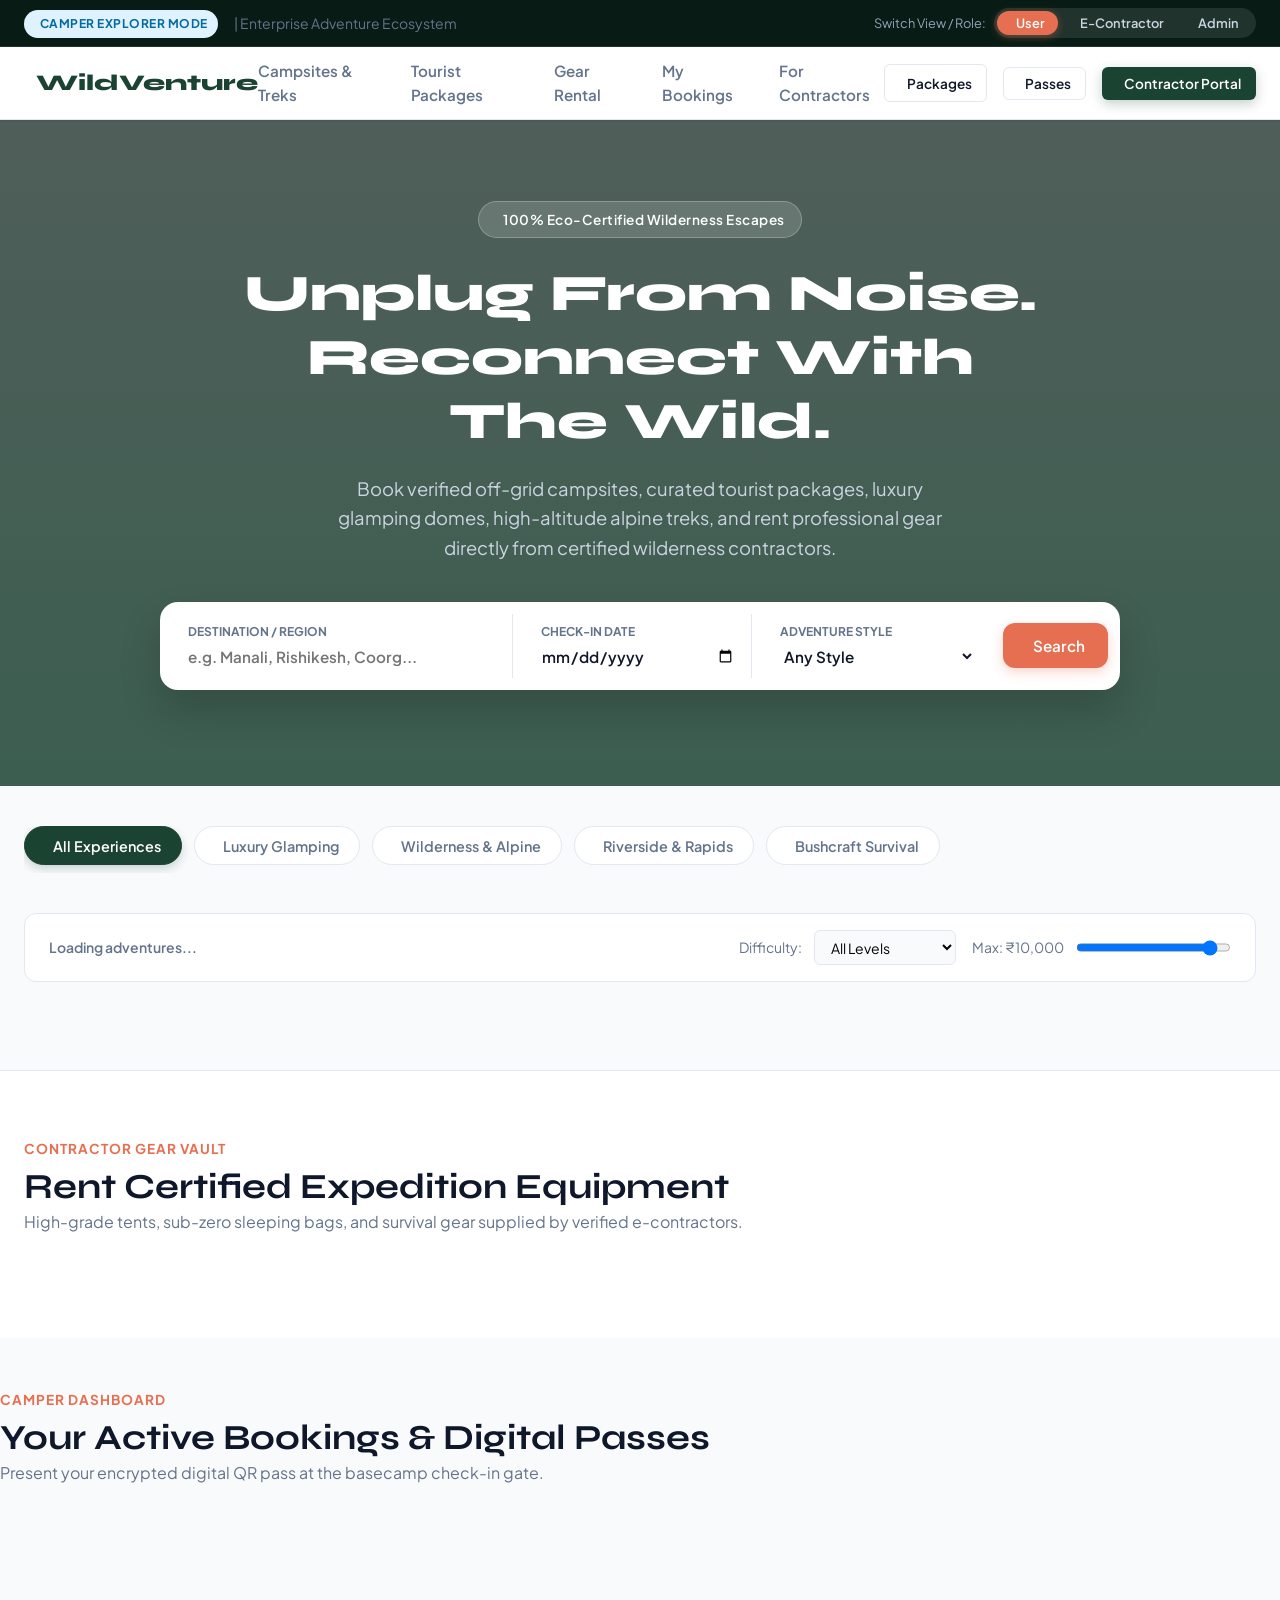
==== commit 839c6174: "Expose Tourist Packages from main navigation" ====
--- a/index.html
+++ b/index.html
@@ -4,7 +4,7 @@
   <meta charset="UTF-8">
   <meta name="viewport" content="width=device-width, initial-scale=1.0">
   <title>WildVenture - Adventure Camping & Glamping Platform</title>
-  <meta name="description" content="Book pristine wilderness camping, luxury glamping domes, alpine survival treks, and high-performance camping gear directly from verified outdoor contractors.">
+  <meta name="description" content="Book pristine wilderness camping, luxury glamping domes, alpine survival treks, tourist packages, and high-performance camping gear directly from verified outdoor contractors.">
   
   <!-- Google Fonts: Syne & Plus Jakarta Sans -->
   <link rel="preconnect" href="https://fonts.googleapis.com">
@@ -57,12 +57,16 @@
 
       <nav class="main-nav" id="main-nav-menu">
         <a href="#campsites-section" class="nav-link">Campsites & Treks</a>
+        <a href="tourist-packages.html" class="nav-link">Tourist Packages</a>
         <a href="#gear-section" class="nav-link">Gear Rental</a>
         <a href="#user-bookings-section" class="nav-link">My Bookings</a>
         <a href="#contractor-info-section" class="nav-link">For Contractors</a>
       </nav>
 
       <div class="header-actions">
+        <a class="btn btn-outline btn-sm" href="tourist-packages.html">
+          <i class="ph ph-map-trifold"></i> Packages
+        </a>
         <button class="btn btn-outline btn-sm" onclick="App.switchRole('user'); document.getElementById('user-bookings-section')?.scrollIntoView({behavior:'smooth'})">
           <i class="ph ph-ticket"></i> Passes
         </button>
@@ -86,7 +90,7 @@
           </div>
           <h1 class="hero-title">Unplug From Noise. Reconnect With The Wild.</h1>
           <p class="hero-subtitle">
-            Book verified off-grid campsites, glamping domes, high-altitude alpine treks, and rent professional gear directly from certified wilderness contractors.
+            Book verified off-grid campsites, curated tourist packages, luxury glamping domes, high-altitude alpine treks, and rent professional gear directly from certified wilderness contractors.
           </p>
 
           <!-- Search Floating Bar -->
@@ -356,242 +360,102 @@
 
         <!-- Contractor KYC Verification Queue -->
         <div class="data-card">
-          <div class="data-card-header">
-            <h3><i class="ph ph-user-check"></i> Contractor KYC & Safety Compliance Queue</h3>
-            <span class="text-muted small">Verify licenses and wilderness safety audits</span>
-          </div>
+          <div class="data-card-header"><h3><i class="ph ph-identification-card"></i> Contractor KYC Verification Queue</h3></div>
           <div class="table-responsive">
             <table class="custom-table">
-              <thead>
-                <tr>
-                  <th>Contractor & Lead</th>
-                  <th>License ID</th>
-                  <th>Service Zone</th>
-                  <th>KYC Status</th>
-                  <th>Safety Audit</th>
-                  <th>Action</th>
-                </tr>
-              </thead>
-              <tbody id="admin-contractor-kyc-table">
-                <!-- JS Populated -->
-              </tbody>
+              <thead><tr><th>Contractor</th><th>License</th><th>Service Region</th><th>Status</th><th>Safety Audit</th><th>Actions</th></tr></thead>
+              <tbody id="admin-contractor-kyc-table"></tbody>
             </table>
           </div>
         </div>
 
-        <!-- Payment Gateway Master Transaction Ledger -->
+        <!-- Transactions Table -->
         <div class="data-card">
-          <div class="data-card-header">
-            <h3><i class="ph ph-credit-card"></i> Payment Gateway Master Ledger</h3>
-            <span class="badge badge-success">Gateway Live & Healthy</span>
-          </div>
+          <div class="data-card-header"><h3><i class="ph ph-receipt"></i> Platform Transaction Ledger</h3></div>
           <div class="table-responsive">
             <table class="custom-table">
-              <thead>
-                <tr>
-                  <th>Txn ID</th>
-                  <th>Booking ID</th>
-                  <th>Customer</th>
-                  <th>Timestamp</th>
-                  <th>Amount</th>
-                  <th>Platform Fee</th>
-                  <th>Method</th>
-                  <th>Status</th>
-                  <th>Refund Control</th>
-                </tr>
-              </thead>
-              <tbody id="admin-transactions-table">
-                <!-- JS Populated -->
-              </tbody>
+              <thead><tr><th>Transaction</th><th>Booking</th><th>Customer</th><th>Date</th><th>Amount</th><th>Platform Cut</th><th>Gateway</th><th>Status</th><th>Actions</th></tr></thead>
+              <tbody id="admin-transactions-table"></tbody>
             </table>
           </div>
         </div>
-
-        <!-- Listing Moderation Table -->
-        <div class="data-card">
-          <div class="data-card-header">
-            <h3><i class="ph ph-tree-evergreen"></i> Campsite & Trek Experience Moderation</h3>
-          </div>
-          <div class="table-responsive">
-            <table class="custom-table">
-              <thead>
-                <tr>
-                  <th>Listing Title</th>
-                  <th>Contractor</th>
-                  <th>Price/N</th>
-                  <th>Status</th>
-                  <th>Feature / Publish</th>
-                </tr>
-              </thead>
-              <tbody id="admin-moderation-table">
-                <!-- JS Populated -->
-              </tbody>
-            </table>
-          </div>
-        </div>
-
       </div>
     </div>
   </main>
 
-  <!-- ================= FOOTER ================= -->
-  <footer class="site-footer">
-    <div class="container footer-grid">
-      <div class="footer-brand">
-        <a href="#" class="brand-logo" style="color:#fff; margin-bottom:1rem;">
-          <i class="ph ph-campfire"></i> WildVenture
-        </a>
-        <p>A next-generation adventure camping ecosystem empowering local wilderness contractors, outdoor guides, and avid travelers.</p>
-      </div>
-      <div class="footer-links">
-        <h4>Explore</h4>
-        <ul>
-          <li><a href="#" onclick="App.switchRole('user')">Wilderness Camps</a></li>
-          <li><a href="#" onclick="App.switchRole('user')">Glamping Domes</a></li>
-          <li><a href="#" onclick="App.switchRole('user')">Survival Treks</a></li>
-          <li><a href="#" onclick="App.switchRole('user')">Gear Vault</a></li>
-        </ul>
-      </div>
-      <div class="footer-links">
-        <h4>E-Contractors</h4>
-        <ul>
-          <li><a href="#" onclick="App.switchRole('contractor')">Contractor Portal</a></li>
-          <li><a href="#" onclick="App.switchRole('contractor')">Listing Guidelines</a></li>
-          <li><a href="#" onclick="App.switchRole('contractor')">Safety Compliance</a></li>
-          <li><a href="#" onclick="App.switchRole('contractor')">Payout Schedules</a></li>
-        </ul>
-      </div>
-      <div class="footer-links">
-        <h4>Governance</h4>
-        <ul>
-          <li><a href="#" onclick="App.switchRole('admin')">Super Admin Console</a></li>
-          <li><a href="#">Payment Security (PCI-DSS)</a></li>
-          <li><a href="#">Terms & Wilderness Waiver</a></li>
-          <li><a href="#">Privacy Policy</a></li>
-        </ul>
-      </div>
-    </div>
-    <div class="container footer-bottom">
-      <p>&copy; 2026 WildVenture Adventure Technologies. Built for Internship Submission & Portfolio Showcase.</p>
-    </div>
-  </footer>
-
-  <!-- ================= MODAL: CAMPSITE DETAILS & BOOKING ================= -->
+  <!-- ================= MODAL: ADD NEW CAMPSITE ================= -->
+  <div class="modal-overlay" id="add-campsite-modal">
+    <div class="modal-dialog">
+      <div class="modal-header">
+        <h3><i class="ph ph-plus-circle"></i> Publish New Campsite</h3>
+        <button class="modal-close-btn" onclick="document.getElementById('add-campsite-modal').classList.remove('active')">&times;</button>
+      </div>
+      <div class="modal-body">
+        <div class="form-group"><label>Experience Title *</label><input type="text" id="new-camp-title" placeholder="e.g. Himalayan River Basecamp"></div>
+        <div class="form-group"><label>Location *</label><input type="text" id="new-camp-location" placeholder="e.g. Manali, Himachal Pradesh"></div>
+        <div class="date-inputs-row">
+          <div class="form-group"><label>Category</label><select id="new-camp-category"><option value="Glamping">Luxury Glamping</option><option value="Wild Camping">Wilderness & Alpine</option><option value="Riverside">Riverside & Rapids</option><option value="Survival Camps">Bushcraft Survival</option></select></div>
+          <div class="form-group"><label>Difficulty</label><select id="new-camp-difficulty"><option value="Easy">Easy</option><option value="Moderate">Moderate</option><option value="Challenging">Challenging</option><option value="Expert">Expert</option></select></div>
+        </div>
+        <div class="date-inputs-row">
+          <div class="form-group"><label>Price Per Night (₹) *</label><input type="number" id="new-camp-price" placeholder="2500" value="2800"></div>
+          <div class="form-group"><label>Available Camper Slots</label><input type="number" id="new-camp-slots" value="15"></div>
+        </div>
+        <div class="form-group"><label>Cover Photo Image URL</label><input type="url" id="new-camp-image" placeholder="https://images.unsplash.com/photo-..." value="https://images.unsplash.com/photo-1510312305653-8ed496efae75?auto=format&fit=crop&w=1200&q=80"></div>
+      </div>
+      <div class="modal-footer">
+        <button class="btn btn-outline" onclick="document.getElementById('add-campsite-modal').classList.remove('active')">Cancel</button>
+        <button class="btn btn-primary" id="btn-save-campsite">Publish Listing</button>
+      </div>
+    </div>
+  </div>
+
+  <!-- ================= MODAL: CAMPSITE DETAILS / BOOKING ================= -->
   <div class="modal-overlay" id="campsite-detail-modal">
-    <div class="modal-dialog modal-lg">
+    <div class="modal-dialog modal-xl">
       <div class="modal-header">
-        <div>
-          <h2 id="modal-camp-title">Campsite Title</h2>
-          <div class="text-muted small" id="modal-camp-location">Location</div>
-        </div>
+        <div><h3 id="modal-camp-title">Campsite Details</h3><span class="text-muted small" id="modal-camp-location"></span></div>
         <button class="modal-close-btn" onclick="App.closeCampsiteModal()">&times;</button>
       </div>
       <div class="modal-body">
-        <div class="camp-detail-grid">
-          <!-- Left Info Column -->
+        <div class="campsite-modal-layout">
           <div>
-            <div class="camp-hero-img-wrap">
-              <img src="" id="modal-camp-hero-img" alt="Campsite View">
-            </div>
-
-            <p id="modal-camp-tagline" class="bold" style="margin-bottom:1rem; font-size:1.05rem;"></p>
-
-            <div class="d-flex gap-2 flex-wrap" style="margin-bottom:1.5rem;">
+            <img id="modal-camp-hero-img" class="modal-camp-hero-img" src="" alt="Campsite">
+            <div class="modal-camp-copy"><p id="modal-camp-tagline"></p></div>
+            <div class="modal-spec-badges">
               <span class="badge badge-category"><i class="ph ph-gauge"></i> Difficulty: <strong id="modal-camp-difficulty"></strong></span>
               <span class="badge badge-category"><i class="ph ph-mountains"></i> Altitude: <strong id="modal-camp-altitude"></strong></span>
               <span class="badge badge-category"><i class="ph ph-sun"></i> Best Season: <strong id="modal-camp-season"></strong></span>
               <span class="badge badge-success"><i class="ph ph-users"></i> <strong id="modal-camp-slots"></strong></span>
             </div>
-
-            <h4 style="margin-bottom:0.75rem;"><i class="ph ph-shield-star text-success"></i> Verified Contractor & Guides</h4>
-            <div style="background:var(--bg-subtle); padding:1rem; border-radius:var(--radius-sm); margin-bottom:1.5rem;">
+            <h4><i class="ph ph-shield-star text-success"></i> Verified Contractor & Guides</h4>
+            <div style="background:var(--bg-subtle);padding:1rem;border-radius:var(--radius-sm);margin-bottom:1.5rem;">
               <strong id="modal-contractor-name">Contractor Name</strong><br>
-              <span class="small text-muted" id="modal-contractor-guide"></span> &bull; 
-              <span class="badge badge-success" id="modal-contractor-badge"></span><br>
+              <span class="small text-muted" id="modal-contractor-guide"></span> &bull; <span class="badge badge-success" id="modal-contractor-badge"></span><br>
               <span class="small text-muted"><i class="ph ph-phone"></i> Emergency Support: <span id="modal-contractor-phone"></span></span>
             </div>
-
-            <h4 style="margin-bottom:0.5rem;"><i class="ph ph-sparkle"></i> Included Amenities</h4>
+            <h4><i class="ph ph-sparkle"></i> Included Amenities</h4>
             <div class="amenities-grid" id="modal-camp-amenities"></div>
-
-            <h4 style="margin-bottom:0.5rem;"><i class="ph ph-map-pin"></i> Guided Expedition Itinerary</h4>
+            <h4><i class="ph ph-map-pin"></i> Guided Expedition Itinerary</h4>
             <div class="itinerary-list" id="modal-camp-itinerary"></div>
           </div>
-
-          <!-- Right Booking Widget Column -->
           <div>
             <div class="booking-widget-box">
-              <div class="booking-price-header">
-                <div>
-                  <span class="price-display" id="modal-camp-price">₹0</span>
-                  <span class="text-muted small">/ night / person</span>
-                </div>
-                <span class="badge badge-featured">Instant Confirmation</span>
+              <div class="booking-price-header"><div><span class="price-display" id="modal-camp-price">₹0</span><span class="text-muted small">/ night / person</span></div><span class="badge badge-featured">Instant Confirmation</span></div>
+              <div class="form-group"><label><i class="ph ph-user"></i> Primary Camper Name</label><input type="text" id="book-camper-name" placeholder="Full Name" value="Shashwat Sharma"></div>
+              <div class="form-group"><label><i class="ph ph-envelope"></i> Email Address</label><input type="email" id="book-camper-email" placeholder="email@example.com" value="shashwat@adventure.io"></div>
+              <div class="form-group"><label><i class="ph ph-phone"></i> Mobile Phone</label><input type="tel" id="book-camper-phone" placeholder="+91 98765 43210" value="+91 98765 12345"></div>
+              <div class="date-inputs-row"><div class="form-group"><label><i class="ph ph-calendar"></i> Check-in</label><input type="date" id="book-checkin"></div><div class="form-group"><label><i class="ph ph-calendar"></i> Check-out</label><input type="date" id="book-checkout"></div></div>
+              <div class="form-group"><label><i class="ph ph-users"></i> Number of Campers</label><input type="number" id="book-campers-count" min="1" max="20" value="2"></div>
+              <div class="gear-addons-box"><label><i class="ph ph-backpack"></i> Add Contractor Gear Rental:</label><div id="modal-gear-addons-list"></div></div>
+              <div class="price-calc-breakdown">
+                <div class="price-calc-row"><span class="text-muted">Campsite Stay (<span id="book-calc-nights">1N</span> &bull; <span id="book-calc-campers">1P</span>):</span><span id="book-calc-base">₹0</span></div>
+                <div class="price-calc-row"><span class="text-muted">Gear Add-ons:</span><span id="book-calc-gear">₹0</span></div>
+                <div class="price-calc-row"><span class="text-muted">Forest Tax & Eco-Levy (5%):</span><span id="book-calc-tax">₹0</span></div>
+                <div class="price-calc-row grand-total"><span>Estimated Total:</span><span id="book-calc-total">₹0</span></div>
               </div>
-
-              <div class="form-group">
-                <label><i class="ph ph-user"></i> Primary Camper Name</label>
-                <input type="text" id="book-camper-name" placeholder="Full Name" value="Shashwat Sharma">
-              </div>
-
-              <div class="form-group">
-                <label><i class="ph ph-envelope"></i> Email Address</label>
-                <input type="email" id="book-camper-email" placeholder="email@example.com" value="shashwat@adventure.io">
-              </div>
-
-              <div class="form-group">
-                <label><i class="ph ph-phone"></i> Mobile Phone</label>
-                <input type="tel" id="book-camper-phone" placeholder="+91 98765 43210" value="+91 98765 12345">
-              </div>
-
-              <div class="date-inputs-row">
-                <div class="form-group">
-                  <label><i class="ph ph-calendar"></i> Check-in</label>
-                  <input type="date" id="book-checkin">
-                </div>
-                <div class="form-group">
-                  <label><i class="ph ph-calendar"></i> Check-out</label>
-                  <input type="date" id="book-checkout">
-                </div>
-              </div>
-
-              <div class="form-group">
-                <label><i class="ph ph-users"></i> Number of Campers</label>
-                <input type="number" id="book-campers-count" min="1" max="20" value="2">
-              </div>
-
-              <!-- Gear Rental Add-on selection -->
-              <div class="gear-addons-box">
-                <label><i class="ph ph-backpack"></i> Add Contractor Gear Rental:</label>
-                <div id="modal-gear-addons-list"></div>
-              </div>
-
-              <!-- Price Breakdown -->
-              <div class="price-calc-breakdown">
-                <div class="price-calc-row">
-                  <span class="text-muted">Campsite Stay (<span id="book-calc-nights">1N</span> &bull; <span id="book-calc-campers">1P</span>):</span>
-                  <span id="book-calc-base">₹0</span>
-                </div>
-                <div class="price-calc-row">
-                  <span class="text-muted">Gear Add-ons:</span>
-                  <span id="book-calc-gear">₹0</span>
-                </div>
-                <div class="price-calc-row">
-                  <span class="text-muted">Forest Tax & Eco-Levy (5%):</span>
-                  <span id="book-calc-tax">₹0</span>
-                </div>
-                <div class="price-calc-row grand-total">
-                  <span>Estimated Total:</span>
-                  <span id="book-calc-total">₹0</span>
-                </div>
-              </div>
-
-              <button class="btn btn-accent btn-block" id="btn-proceed-to-pay" style="margin-top:1.25rem;">
-                <i class="ph ph-lock-key"></i> Proceed to Payment Gateway
-              </button>
-              <div class="text-center text-muted small" style="margin-top:0.5rem;">
-                <i class="ph ph-shield-check"></i> 256-Bit Encrypted Secure Checkout
-              </div>
+              <button class="btn btn-accent btn-block" id="btn-proceed-to-pay" style="margin-top:1.25rem;"><i class="ph ph-lock-key"></i> Proceed to Payment Gateway</button>
+              <div class="text-center text-muted small" style="margin-top:0.5rem;"><i class="ph ph-shield-check"></i> 256-Bit Encrypted Secure Checkout</div>
             </div>
           </div>
         </div>
@@ -603,181 +467,31 @@
   <div class="modal-overlay" id="payment-modal">
     <div class="modal-dialog modal-lg">
       <div class="modal-header">
-        <div>
-          <h3><i class="ph ph-shield-check text-success"></i> WildVenture Payment Gateway</h3>
-          <span class="text-muted small">Merchant ID: <code>WV-MERCHANT-2026</code> &bull; PCI-DSS Level 1</span>
-        </div>
+        <div><h3><i class="ph ph-shield-check text-success"></i> WildVenture Payment Gateway</h3><span class="text-muted small">Merchant ID: <code>WV-MERCHANT-2026</code> &bull; PCI-DSS Level 1</span></div>
         <button class="modal-close-btn" onclick="PaymentEngine.closeCheckout()">&times;</button>
       </div>
-
       <div class="modal-body">
         <div class="checkout-modal-layout">
-          
-          <!-- Left: Order Summary & Coupon -->
           <div class="checkout-summary-pane">
-            <h4 style="margin-bottom:1rem;"><i class="ph ph-receipt"></i> Booking Summary</h4>
-            <div style="margin-bottom:1rem;">
-              <strong id="summary-camp-title">Campsite Name</strong>
-              <div class="small text-muted" id="summary-dates">Dates</div>
-              <div class="small text-muted" id="summary-campers">Party Size</div>
-            </div>
-
-            <div class="price-calc-breakdown" style="border-top:1px solid var(--border-color); padding-top:0.75rem;">
-              <div class="price-calc-row">
-                <span class="text-muted" id="summary-base-rate">Base Stay:</span>
-                <span id="summary-base-amount">₹0</span>
-              </div>
-              <div class="price-calc-row" id="summary-gear-row" style="display:none;">
-                <span class="text-muted">Gear Rental Add-ons:</span>
-                <span id="summary-gear-amount">₹0</span>
-              </div>
-              <div class="price-calc-row" id="summary-discount-row" style="display:none; color:var(--color-success);">
-                <span>Promo Discount:</span>
-                <span id="summary-discount-amount">-₹0</span>
-              </div>
-              <div class="price-calc-row">
-                <span class="text-muted">Taxes & Wildlife Levy (5%):</span>
-                <span id="summary-tax-amount">₹0</span>
-              </div>
-              <div class="price-calc-row grand-total">
-                <span>Amount Payable:</span>
-                <span id="summary-grand-total">₹0</span>
-              </div>
-            </div>
-
-            <!-- Coupon Input -->
-            <div style="margin-top:1.5rem;">
-              <label class="small bold"><i class="ph ph-tag"></i> Have a Promo Code?</label>
-              <div class="coupon-input-group">
-                <input type="text" id="coupon-input" placeholder="e.g. ADVENTURE20" style="text-transform:uppercase;">
-                <button class="btn btn-outline btn-sm" id="btn-apply-coupon">Apply</button>
-              </div>
-              <div id="coupon-message" class="small" style="margin-top:0.35rem;"></div>
-              <div class="text-muted small" style="margin-top:0.5rem;">💡 Demo Coupons: <code>ADVENTURE20</code>, <code>WILD10</code></div>
-            </div>
-          </div>
-
-          <!-- Right: Payment Methods & Inputs -->
+            <h4><i class="ph ph-receipt"></i> Booking Summary</h4>
+            <div style="margin-bottom:1rem;"><strong id="summary-camp-title">Campsite Name</strong><div class="small text-muted" id="summary-dates">Dates</div><div class="small text-muted" id="summary-campers">Party Size</div></div>
+            <div class="price-calc-breakdown" style="border-top:1px solid var(--border-color);padding-top:.75rem;">
+              <div class="price-calc-row"><span class="text-muted" id="summary-base-rate">Base Stay:</span><span id="summary-base-amount">₹0</span></div>
+              <div class="price-calc-row" id="summary-gear-row" style="display:none;"><span class="text-muted">Gear Rental Add-ons:</span><span id="summary-gear-amount">₹0</span></div>
+              <div class="price-calc-row" id="summary-discount-row" style="display:none;color:var(--color-success);"><span>Promo Discount:</span><span id="summary-discount-amount">-₹0</span></div>
+              <div class="price-calc-row"><span class="text-muted">Taxes & Wildlife Levy (5%):</span><span id="summary-tax-amount">₹0</span></div>
+              <div class="price-calc-row grand-total"><span>Amount Payable:</span><span id="summary-grand-total">₹0</span></div>
+            </div>
+            <div style="margin-top:1.5rem;"><label class="small bold"><i class="ph ph-tag"></i> Have a Promo Code?</label><div class="coupon-input-group"><input type="text" id="coupon-input" placeholder="e.g. ADVENTURE20" style="text-transform:uppercase;"><button class="btn btn-outline btn-sm" id="btn-apply-coupon">Apply</button></div><div id="coupon-message" class="small" style="margin-top:.35rem;"></div><div class="text-muted small" style="margin-top:.5rem;">Demo Coupons: <code>ADVENTURE20</code>, <code>WILD10</code></div></div>
+          </div>
           <div>
-            <div class="payment-tabs">
-              <button class="payment-tab-btn active" data-method="card">
-                <i class="ph ph-credit-card"></i> Card
-              </button>
-              <button class="payment-tab-btn" data-method="upi">
-                <i class="ph ph-qr-code"></i> UPI / QR
-              </button>
-              <button class="payment-tab-btn" data-method="netbanking">
-                <i class="ph ph-bank"></i> NetBanking
-              </button>
-              <button class="payment-tab-btn" data-method="wallet">
-                <i class="ph ph-wallet"></i> Digital Pay
-              </button>
-            </div>
-
-            <!-- TAB 1: CARD PAYMENT -->
-            <div class="payment-method-panel active" id="pay-panel-card">
-              <!-- 3D Interactive Card Preview -->
-              <div class="card-preview-wrapper">
-                <div class="interactive-card" id="interactive-card">
-                  <div class="card-front">
-                    <div class="d-flex justify-between align-center">
-                      <div class="card-chip"></div>
-                      <span id="card-type-icon" class="bold" style="font-size:0.9rem;"><i class="ph ph-credit-card"></i> Visa</span>
-                    </div>
-                    <div class="card-number-display" id="card-preview-number">•••• •••• •••• ••••</div>
-                    <div class="card-bottom-row">
-                      <div>
-                        <div style="font-size:0.65rem; opacity:0.8;">CARDHOLDER</div>
-                        <div id="card-preview-name" class="bold">YOUR FULL NAME</div>
-                      </div>
-                      <div>
-                        <div style="font-size:0.65rem; opacity:0.8;">EXPIRES</div>
-                        <div id="card-preview-exp" class="bold">MM/YY</div>
-                      </div>
-                    </div>
-                  </div>
-                  <div class="card-back">
-                    <div class="card-back-stripe"></div>
-                    <div class="card-cvv-box">
-                      <span id="card-preview-cvv">•••</span>
-                    </div>
-                    <div style="padding:0 1.5rem; font-size:0.65rem; opacity:0.7; text-align:center;">
-                      Electronic Camping Authorization Pass &bull; WildVenture
-                    </div>
-                  </div>
-                </div>
-              </div>
-
-              <!-- Card Form Inputs -->
-              <div class="form-group">
-                <label>Card Number</label>
-                <input type="text" id="pay-card-number" placeholder="4532 8900 1234 5678" maxlength="19" value="4532 8821 9012 4242">
-              </div>
-              <div class="form-group">
-                <label>Cardholder Name</label>
-                <input type="text" id="pay-card-name" placeholder="Name on Card" value="SHASHWAT SHARMA">
-              </div>
-              <div class="date-inputs-row">
-                <div class="form-group">
-                  <label>Expiry (MM/YY)</label>
-                  <input type="text" id="pay-card-exp" placeholder="12/28" maxlength="5" value="09/28">
-                </div>
-                <div class="form-group">
-                  <label>CVV / CVC</label>
-                  <input type="password" id="pay-card-cvv" placeholder="123" maxlength="4" value="882">
-                </div>
-              </div>
-            </div>
-
-            <!-- TAB 2: UPI / QR CODE -->
-            <div class="payment-method-panel" id="pay-panel-upi">
-              <div class="upi-qr-box">
-                <p class="bold" style="margin-bottom:0.5rem;">Scan to Pay with Any UPI App</p>
-                <img src="https://api.qrserver.com/v1/create-qr-code/?size=160x160&data=upi://pay?pa=wildventure@gateway&pn=WildVentureCamping&cu=INR" class="upi-qr-img" alt="UPI QR Code">
-                <div class="upi-timer">
-                  <i class="ph ph-clock"></i> QR expires in: <span id="qr-countdown">05:00</span>
-                </div>
-                <div class="bold text-success" style="margin-top:0.5rem;" id="upi-amount-display">₹0</div>
-              </div>
-              <div class="form-group">
-                <label>Or enter UPI VPA ID:</label>
-                <input type="text" id="pay-upi-id" placeholder="username@okhdfcbank" value="camper@upi">
-              </div>
-            </div>
-
-            <!-- TAB 3: NET BANKING -->
-            <div class="payment-method-panel" id="pay-panel-netbanking">
-              <div class="form-group">
-                <label>Select Your Bank</label>
-                <select id="pay-bank-select">
-                  <option value="hdfc">HDFC Bank</option>
-                  <option value="icici">ICICI Bank</option>
-                  <option value="sbi">State Bank of India</option>
-                  <option value="axis">Axis Bank</option>
-                  <option value="kotak">Kotak Mahindra</option>
-                </select>
-              </div>
-              <p class="small text-muted">You will be securely redirected to your bank's portal for two-factor authentication.</p>
-            </div>
-
-            <!-- TAB 4: WALLET / DIGITAL PAY -->
-            <div class="payment-method-panel" id="pay-panel-wallet">
-              <div class="d-flex gap-2 flex-column" style="margin:1rem 0;">
-                <button class="btn btn-outline btn-block" onclick="showToast('Apple Pay Authorization Ready', 'info')">
-                  <i class="ph ph-apple-logo"></i> Apple Pay One-Touch
-                </button>
-                <button class="btn btn-outline btn-block" onclick="showToast('Google Pay Authorization Ready', 'info')">
-                  <i class="ph ph-google-logo"></i> Google Pay
-                </button>
-              </div>
-            </div>
-
-            <!-- Main Pay Button -->
-            <button class="btn btn-primary btn-block" id="btn-process-payment" style="margin-top:1.5rem; font-size:1.05rem; padding:0.9rem;">
-              <i class="ph ph-lock-key"></i> <span id="btn-pay-amount-label">Pay Now</span>
-            </button>
-          </div>
-
+            <div class="payment-tabs"><button class="payment-tab-btn active" data-method="card"><i class="ph ph-credit-card"></i> Card</button><button class="payment-tab-btn" data-method="upi"><i class="ph ph-qr-code"></i> UPI / QR</button><button class="payment-tab-btn" data-method="netbanking"><i class="ph ph-bank"></i> NetBanking</button><button class="payment-tab-btn" data-method="wallet"><i class="ph ph-wallet"></i> Digital Pay</button></div>
+            <div class="payment-method-panel active" id="pay-panel-card"><div class="card-preview-wrapper"><div class="interactive-card" id="interactive-card"><div class="card-front"><div class="d-flex justify-between align-center"><div class="card-chip"></div><span id="card-type-icon" class="bold"><i class="ph ph-credit-card"></i> Visa</span></div><div class="card-number-display" id="card-preview-number">•••• •••• •••• ••••</div><div class="card-bottom-row"><div><div style="font-size:.65rem;opacity:.8;">CARDHOLDER</div><div id="card-preview-name" class="bold">YOUR FULL NAME</div></div><div><div style="font-size:.65rem;opacity:.8;">EXPIRES</div><div id="card-preview-exp" class="bold">MM/YY</div></div></div></div><div class="card-back"><div class="card-back-stripe"></div><div class="card-cvv-box"><span id="card-preview-cvv">•••</span></div><div style="padding:0 1.5rem;font-size:.65rem;opacity:.7;text-align:center;">Electronic Camping Authorization Pass &bull; WildVenture</div></div></div></div><div class="form-group"><label>Card Number</label><input type="text" id="pay-card-number" placeholder="4532 8900 1234 5678" maxlength="19" value="4532 8821 9012 4242"></div><div class="form-group"><label>Cardholder Name</label><input type="text" id="pay-card-name" placeholder="Name on Card" value="SHASHWAT SHARMA"></div><div class="date-inputs-row"><div class="form-group"><label>Expiry (MM/YY)</label><input type="text" id="pay-card-exp" placeholder="12/28" maxlength="5" value="09/28"></div><div class="form-group"><label>CVV / CVC</label><input type="password" id="pay-card-cvv" placeholder="123" maxlength="4" value="882"></div></div></div>
+            <div class="payment-method-panel" id="pay-panel-upi"><div class="upi-qr-box"><p class="bold">Scan to Pay with Any UPI App</p><img src="https://api.qrserver.com/v1/create-qr-code/?size=160x160&data=upi://pay?pa=wildventure@gateway&pn=WildVentureCamping&cu=INR" class="upi-qr-img" alt="UPI QR Code"><div class="upi-timer"><i class="ph ph-clock"></i> QR expires in: <span id="qr-countdown">05:00</span></div><div class="bold text-success" id="upi-amount-display">₹0</div></div><div class="form-group"><label>Or enter UPI VPA ID:</label><input type="text" id="pay-upi-id" placeholder="username@okhdfcbank" value="camper@upi"></div></div>
+            <div class="payment-method-panel" id="pay-panel-netbanking"><div class="form-group"><label>Select Your Bank</label><select id="pay-bank-select"><option value="hdfc">HDFC Bank</option><option value="icici">ICICI Bank</option><option value="sbi">State Bank of India</option><option value="axis">Axis Bank</option><option value="kotak">Kotak Mahindra</option></select></div><p class="small text-muted">You will be securely redirected to your bank's portal for two-factor authentication.</p></div>
+            <div class="payment-method-panel" id="pay-panel-wallet"><div class="d-flex gap-2 flex-column" style="margin:1rem 0;"><button class="btn btn-outline btn-block" onclick="showToast('Apple Pay Authorization Ready','info')"><i class="ph ph-apple-logo"></i> Apple Pay One-Touch</button><button class="btn btn-outline btn-block" onclick="showToast('Google Pay Authorization Ready','info')"><i class="ph ph-google-logo"></i> Google Pay</button></div></div>
+            <button class="btn btn-primary btn-block" id="btn-process-payment" style="margin-top:1.5rem;font-size:1.05rem;padding:.9rem;"><i class="ph ph-lock-key"></i> <span id="btn-pay-amount-label">Pay Now</span></button>
+          </div>
         </div>
       </div>
     </div>
@@ -786,148 +500,17 @@
   <!-- ================= MODAL: 3D SECURE OTP SIMULATOR ================= -->
   <div class="modal-overlay" id="otp-modal">
     <div class="modal-dialog" style="max-width:440px;">
-      <div class="modal-header">
-        <h3><i class="ph ph-shield-check text-success"></i> 3D-Secure Verification</h3>
-      </div>
-      <div class="modal-body text-center">
-        <p class="text-muted small" style="margin-bottom:1.25rem;">
-          A one-time verification code (OTP) was sent to your registered mobile ending in <strong>•••• ••<span id="otp-phone-last4">2345</span></strong>.
-        </p>
-
-        <div class="form-group" style="max-width:240px; margin:0 auto 1.25rem;">
-          <input type="text" id="otp-input" value="123456" maxlength="6" style="text-align:center; font-size:1.5rem; letter-spacing:6px; font-weight:bold;">
-        </div>
-        <div class="small text-muted" style="margin-bottom:1.5rem;">
-          (Demo OTP prefilled: <code>123456</code>)
-        </div>
-
-        <button class="btn btn-primary btn-block" id="btn-verify-otp">
-          Verify & Complete Booking
-        </button>
-      </div>
+      <div class="modal-header"><h3><i class="ph ph-shield-check text-success"></i> 3D-Secure Verification</h3></div>
+      <div class="modal-body text-center"><p class="text-muted small">A one-time verification code (OTP) was sent to your registered mobile ending in <strong>•••• ••<span id="otp-phone-last4"></span></strong>.</p><div class="form-group"><label>Enter OTP</label><input type="text" id="otp-input" inputmode="numeric" maxlength="6" placeholder="123456" value="123456"></div><button class="btn btn-primary btn-block" id="btn-verify-otp">Verify & Complete Booking</button></div>
     </div>
   </div>
 
-  <!-- ================= MODAL: SUCCESS & PRINTABLE TICKET ================= -->
+  <!-- ================= MODAL: SUCCESS DIGITAL PASS ================= -->
   <div class="modal-overlay" id="success-ticket-modal">
-    <div class="modal-dialog" style="max-width:650px;">
-      <div class="modal-header">
-        <div>
-          <h3><i class="ph ph-check-circle text-success"></i> Booking & Payment Confirmed!</h3>
-          <span class="text-muted small">Your adventure is officially locked in</span>
-        </div>
-        <button class="modal-close-btn" onclick="document.getElementById('success-ticket-modal').classList.remove('active'); document.body.style.overflow='auto';">&times;</button>
-      </div>
-
-      <div class="modal-body">
-        <div style="background:var(--bg-subtle); border:2px dashed var(--border-color); border-radius:var(--radius-md); padding:1.5rem;">
-          
-          <div class="d-flex justify-between align-center" style="margin-bottom:1rem; border-bottom:1px solid var(--border-color); padding-bottom:0.75rem;">
-            <div>
-              <span class="badge badge-success">Official Entry Pass</span>
-              <h3 id="ticket-camp-title" style="margin-top:0.25rem;">Pine Ridge Haven</h3>
-            </div>
-            <div class="text-right">
-              <span class="small text-muted">Pass ID</span>
-              <div class="bold" id="ticket-booking-id" style="font-family:monospace; font-size:1.1rem; color:var(--color-primary);">WV-00000</div>
-            </div>
-          </div>
-
-          <div class="ticket-grid" style="margin-bottom:1rem;">
-            <div>
-              <span class="ticket-label">Camper</span>
-              <span class="ticket-val" id="ticket-customer-name">Camper Name</span>
-            </div>
-            <div>
-              <span class="ticket-label">Expedition Dates</span>
-              <span class="ticket-val" id="ticket-dates">Dates</span>
-            </div>
-            <div>
-              <span class="ticket-label">Party Size</span>
-              <span class="ticket-val" id="ticket-campers">2 Campers</span>
-            </div>
-            <div>
-              <span class="ticket-label">Total Paid</span>
-              <span class="ticket-val text-success" id="ticket-amount">₹0</span>
-            </div>
-          </div>
-
-          <div style="display:flex; justify-content:space-between; align-items:center; background:#fff; padding:1rem; border-radius:var(--radius-sm);">
-            <div>
-              <div class="small text-muted">Contractor: <strong id="ticket-contractor">Himalayan Ridge</strong></div>
-              <div class="small text-muted">Gateway Txn: <code id="ticket-txnid">TXN-000000</code></div>
-              <div class="small text-muted">Method: <span id="ticket-payment-method">Card</span></div>
-            </div>
-            <img src="" id="ticket-qr-code" style="width:90px; height:90px; border:1px solid var(--border-color); border-radius:4px;" alt="Checkin QR">
-          </div>
-
-        </div>
-      </div>
-
-      <div class="modal-footer">
-        <button class="btn btn-outline" onclick="window.print()"><i class="ph ph-printer"></i> Print / Save PDF</button>
-        <button class="btn btn-primary" onclick="document.getElementById('success-ticket-modal').classList.remove('active'); document.body.style.overflow='auto'; App.switchRole('user'); document.getElementById('user-bookings-section')?.scrollIntoView({behavior:'smooth'})">
-          View in My Bookings
-        </button>
-      </div>
-    </div>
-  </div>
-
-  <!-- ================= MODAL: CONTRACTOR ADD CAMPSITE ================= -->
-  <div class="modal-overlay" id="add-campsite-modal">
-    <div class="modal-dialog">
-      <div class="modal-header">
-        <h3><i class="ph ph-plus-circle"></i> Add New Campsite or Expedition</h3>
-        <button class="modal-close-btn" onclick="document.getElementById('add-campsite-modal').classList.remove('active')">&times;</button>
-      </div>
-      <div class="modal-body">
-        <div class="form-group">
-          <label>Campsite / Tour Title *</label>
-          <input type="text" id="new-camp-title" placeholder="e.g. Spiti Valley High Pass Camp">
-        </div>
-        <div class="form-group">
-          <label>Location & State *</label>
-          <input type="text" id="new-camp-location" placeholder="e.g. Kaza, Spiti, Himachal Pradesh">
-        </div>
-        <div class="date-inputs-row">
-          <div class="form-group">
-            <label>Category</label>
-            <select id="new-camp-category">
-              <option value="wild">Wilderness & Trek</option>
-              <option value="glamping">Luxury Glamping</option>
-              <option value="riverside">Riverside Camp</option>
-              <option value="survival">Bushcraft Survival</option>
-            </select>
-          </div>
-          <div class="form-group">
-            <label>Difficulty</label>
-            <select id="new-camp-difficulty">
-              <option value="Easy">Easy</option>
-              <option value="Moderate">Moderate</option>
-              <option value="Challenging">Challenging</option>
-              <option value="Expert">Expert</option>
-            </select>
-          </div>
-        </div>
-        <div class="date-inputs-row">
-          <div class="form-group">
-            <label>Price Per Night (₹) *</label>
-            <input type="number" id="new-camp-price" placeholder="2500" value="2800">
-          </div>
-          <div class="form-group">
-            <label>Available Camper Slots</label>
-            <input type="number" id="new-camp-slots" value="15">
-          </div>
-        </div>
-        <div class="form-group">
-          <label>Cover Photo Image URL</label>
-          <input type="url" id="new-camp-image" placeholder="https://images.unsplash.com/photo-..." value="https://images.unsplash.com/photo-1510312305653-8ed496efae75?auto=format&fit=crop&w=1200&q=80">
-        </div>
-      </div>
-      <div class="modal-footer">
-        <button class="btn btn-outline" onclick="document.getElementById('add-campsite-modal').classList.remove('active')">Cancel</button>
-        <button class="btn btn-primary" id="btn-save-campsite">Publish Listing</button>
-      </div>
+    <div class="modal-dialog" style="max-width:760px;">
+      <div class="modal-header"><div><h3><i class="ph-fill ph-check-circle text-success"></i> Booking Confirmed</h3><span class="text-muted small">Your WildVenture digital adventure pass</span></div><button class="modal-close-btn" onclick="document.getElementById('success-ticket-modal').classList.remove('active');document.body.style.overflow='auto'">&times;</button></div>
+      <div class="modal-body"><div class="booking-ticket-card"><div class="ticket-left"><div class="ticket-header"><span class="ticket-id" id="ticket-booking-id">WV-00000</span><span class="badge badge-success">Confirmed</span></div><h3 class="ticket-camp-title" id="ticket-camp-title">Adventure</h3><div class="ticket-grid"><div><span class="ticket-label">Camper Name</span><span class="ticket-val" id="ticket-customer-name">Camper</span></div><div><span class="ticket-label">Dates</span><span class="ticket-val" id="ticket-dates">Dates</span></div><div><span class="ticket-label">Party Size</span><span class="ticket-val" id="ticket-campers">2 Campers</span></div><div><span class="ticket-label">Contractor</span><span class="ticket-val" id="ticket-contractor">WildVenture</span></div><div><span class="ticket-label">Payment</span><span class="ticket-val" id="ticket-payment-method">Payment</span></div><div><span class="ticket-label">Amount</span><span class="ticket-val" id="ticket-amount">₹0</span></div><div><span class="ticket-label">Transaction ID</span><span class="ticket-val" id="ticket-txnid">TXN-000000</span></div></div></div><div class="ticket-right"><img id="ticket-qr-code" class="qr-thumb" src="https://api.qrserver.com/v1/create-qr-code/?size=150x150&data=WILDVENTURE" alt="QR Pass"><span class="qr-text">Scan for Check-in</span><button class="btn btn-sm btn-outline" onclick="window.print()"><i class="ph ph-printer"></i> Print Pass</button></div></div></div>
+      <div class="modal-footer"><button class="btn btn-primary" onclick="document.getElementById('success-ticket-modal').classList.remove('active');document.body.style.overflow='auto';document.getElementById('user-bookings-section')?.scrollIntoView({behavior:'smooth'})">View My Bookings</button></div>
     </div>
   </div>
 
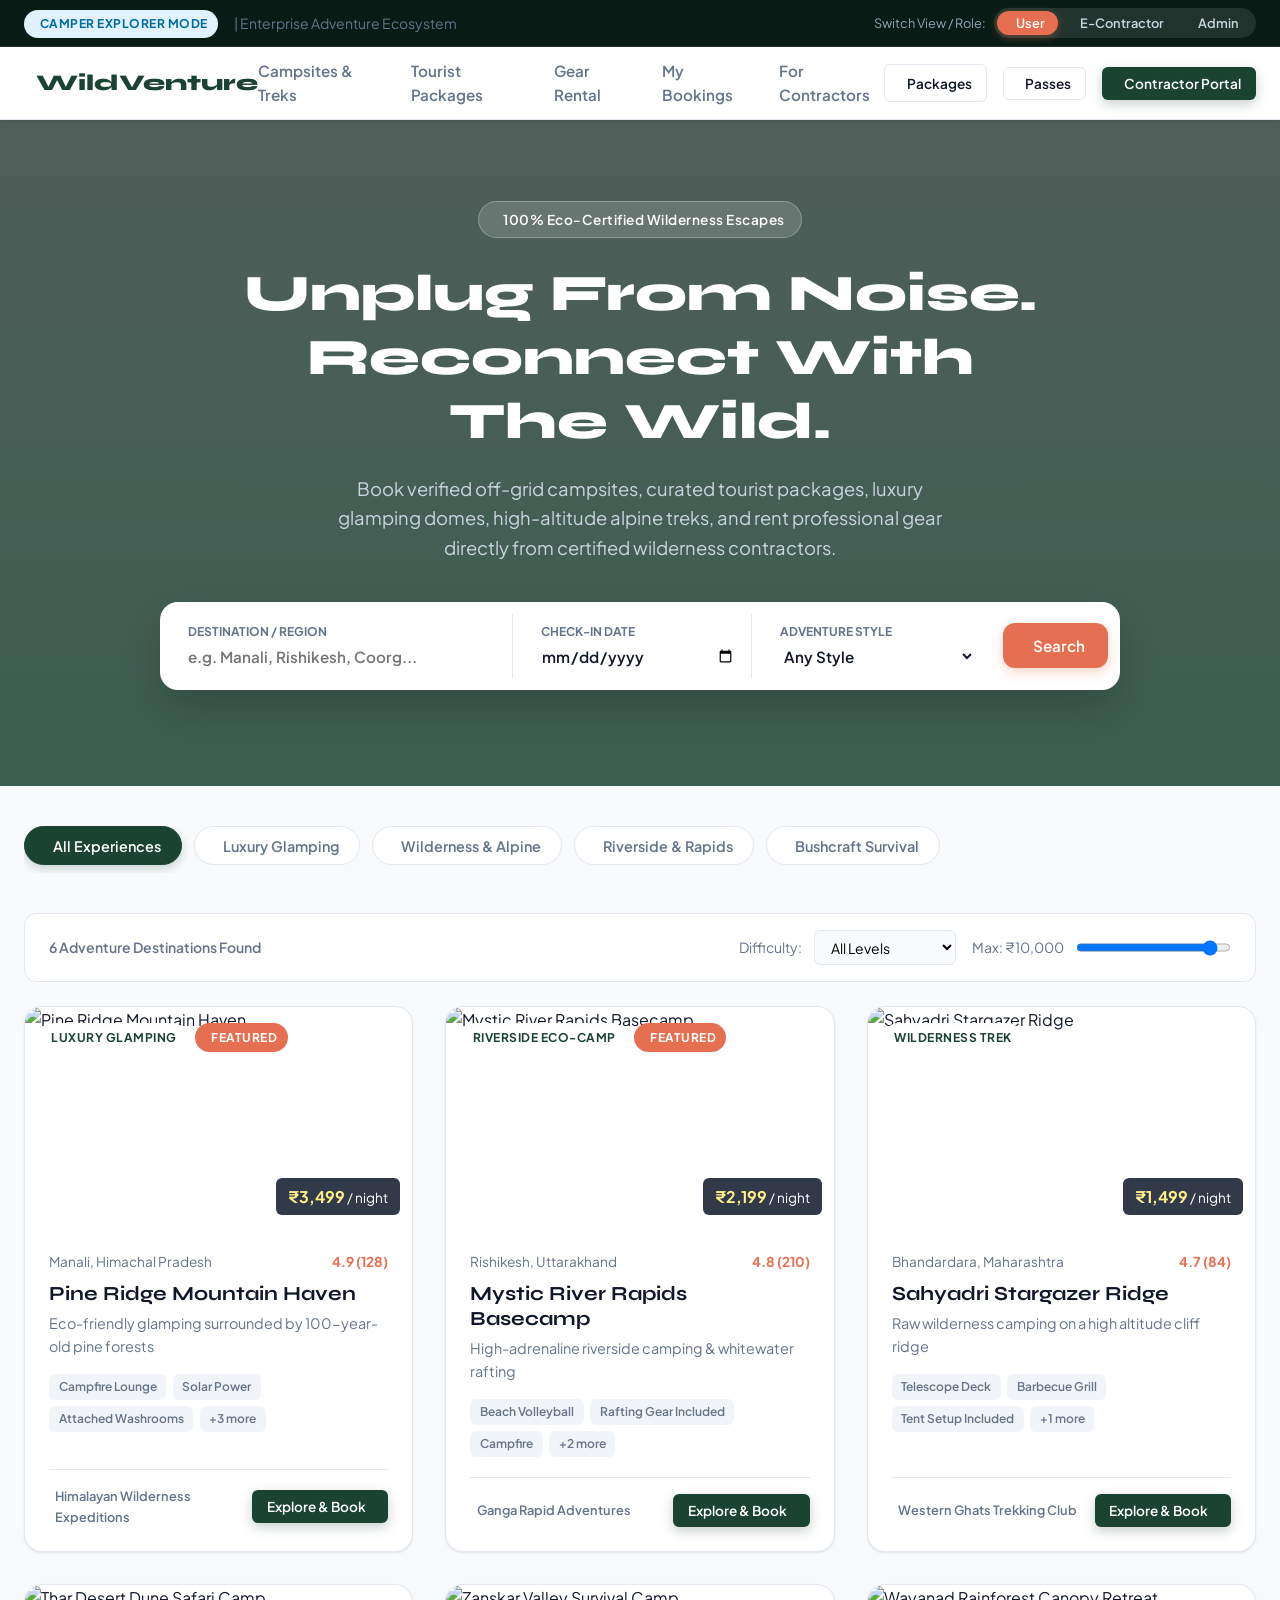
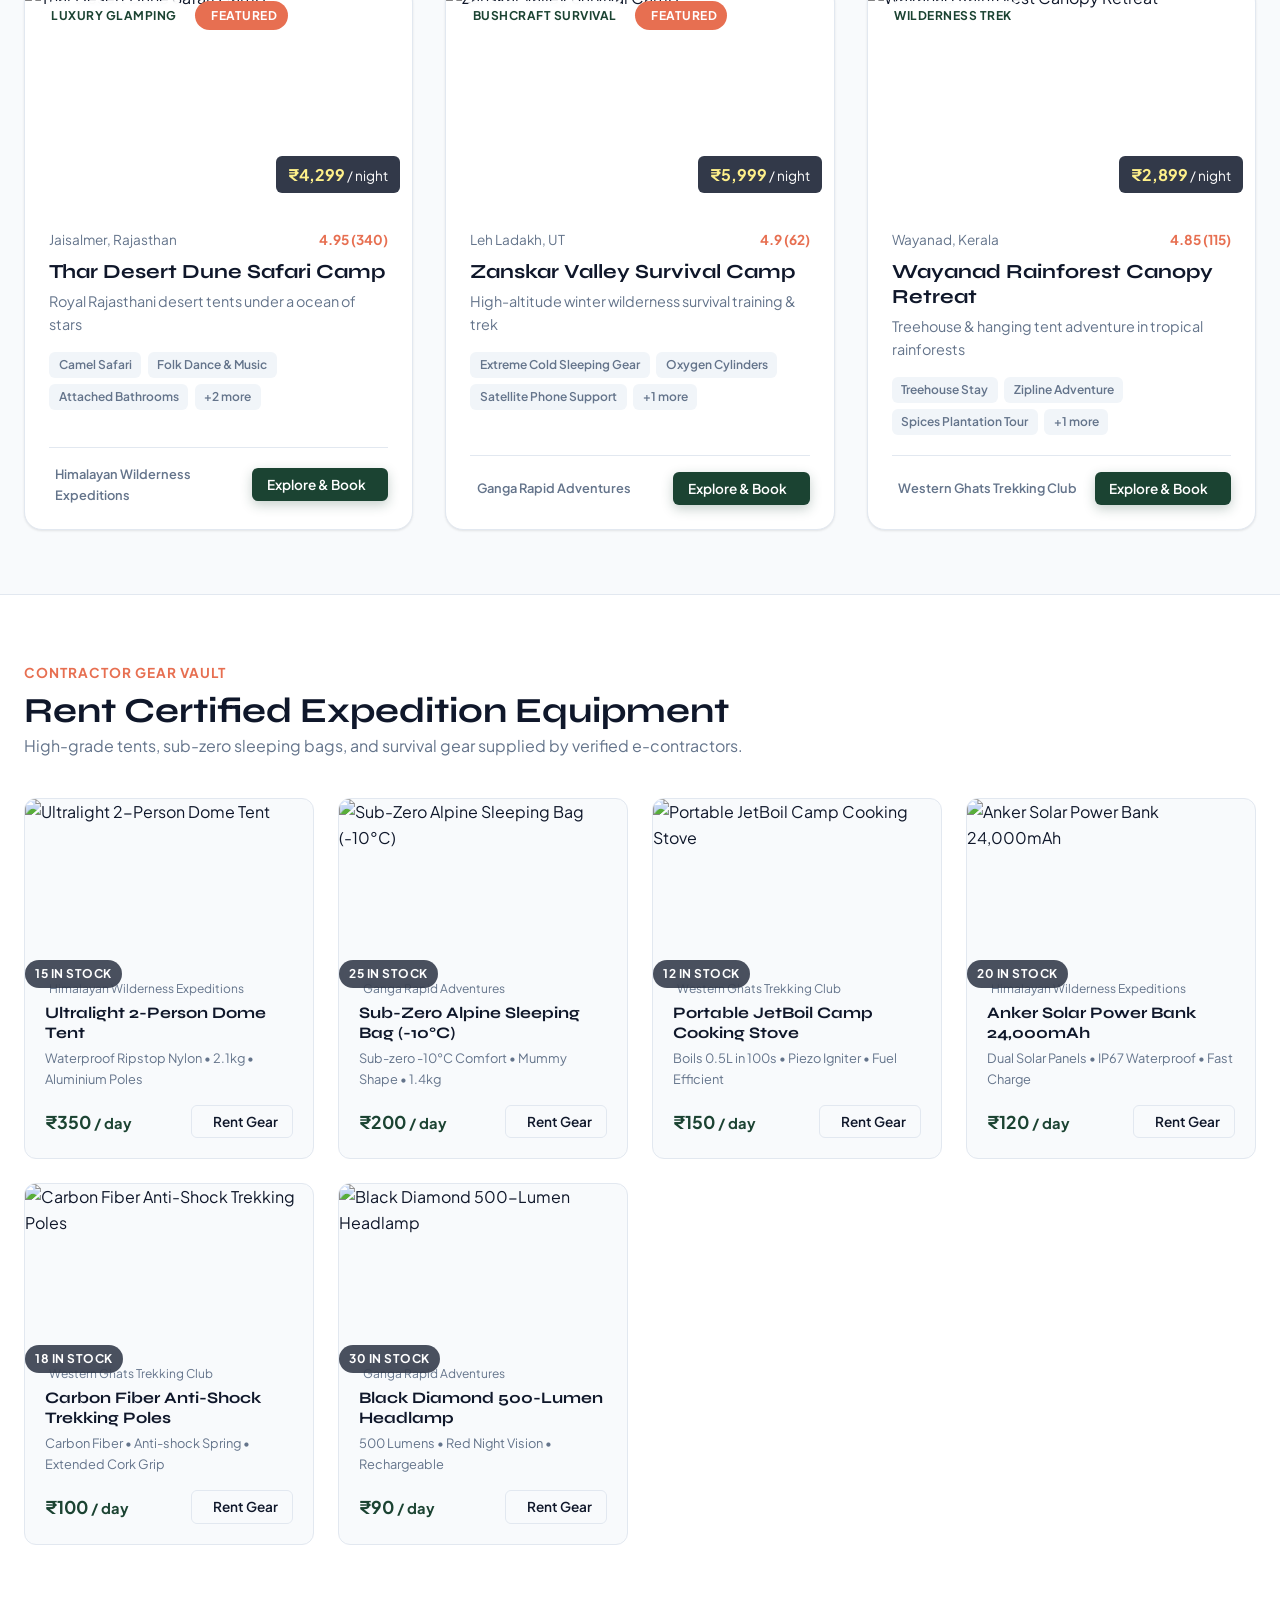
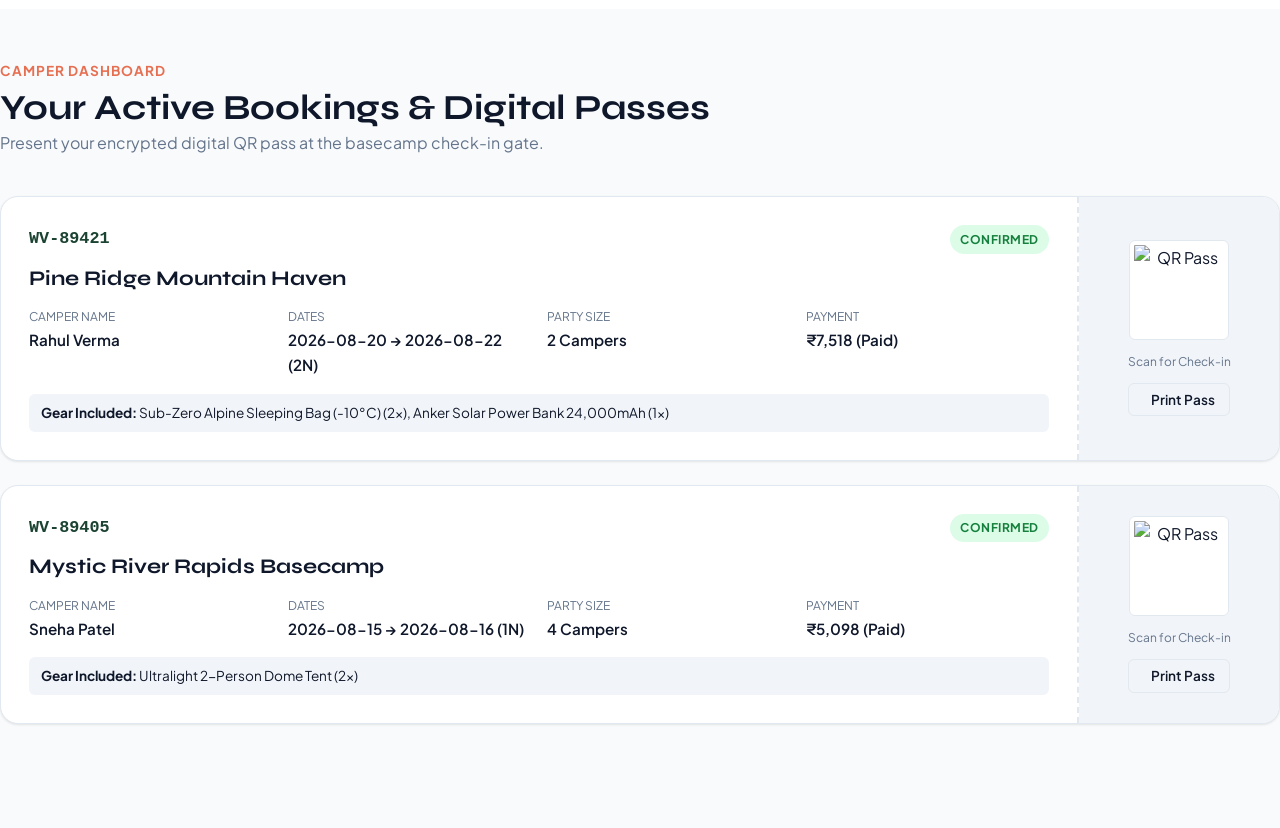
==== commit da5e2d58: "Add script cache-busting v2.1 to force browser cache bypass on GitHub Pages" ====
--- a/index.html
+++ b/index.html
@@ -1,23 +1,28 @@
 <!DOCTYPE html>
 <html lang="en">
+
 <head>
   <meta charset="UTF-8">
   <meta name="viewport" content="width=device-width, initial-scale=1.0">
   <title>WildVenture - Adventure Camping & Glamping Platform</title>
-  <meta name="description" content="Book pristine wilderness camping, luxury glamping domes, alpine survival treks, tourist packages, and high-performance camping gear directly from verified outdoor contractors.">
-  
+  <meta name="description"
+    content="Book pristine wilderness camping, luxury glamping domes, alpine survival treks, tourist packages, and high-performance camping gear directly from verified outdoor contractors.">
+
   <!-- Google Fonts: Syne & Plus Jakarta Sans -->
   <link rel="preconnect" href="https://fonts.googleapis.com">
   <link rel="preconnect" href="https://fonts.gstatic.com" crossorigin>
-  <link href="https://fonts.googleapis.com/css2?family=Plus+Jakarta+Sans:wght@400;500;600;700;800&family=Syne:wght@600;700;800&display=swap" rel="stylesheet">
-  
+  <link
+    href="https://fonts.googleapis.com/css2?family=Plus+Jakarta+Sans:wght@400;500;600;700;800&family=Syne:wght@600;700;800&display=swap"
+    rel="stylesheet">
+
   <!-- Phosphor Icons (Regular & Fill) -->
   <link rel="stylesheet" type="text/css" href="https://unpkg.com/@phosphor-icons/web@2.1.1/src/regular/style.css">
   <link rel="stylesheet" type="text/css" href="https://unpkg.com/@phosphor-icons/web@2.1.1/src/fill/style.css">
-  
+
   <!-- Main CSS -->
   <link rel="stylesheet" href="css/style.css">
 </head>
+
 <body>
 
   <!-- ================= TOP ROLE SWITCHER BAR ================= -->
@@ -67,7 +72,8 @@
         <a class="btn btn-outline btn-sm" href="tourist-packages.html">
           <i class="ph ph-map-trifold"></i> Packages
         </a>
-        <button class="btn btn-outline btn-sm" onclick="App.switchRole('user'); document.getElementById('user-bookings-section')?.scrollIntoView({behavior:'smooth'})">
+        <button class="btn btn-outline btn-sm"
+          onclick="App.switchRole('user'); document.getElementById('user-bookings-section')?.scrollIntoView({behavior:'smooth'})">
           <i class="ph ph-ticket"></i> Passes
         </button>
         <button class="btn btn-primary btn-sm" onclick="App.switchRole('contractor')">
@@ -81,7 +87,7 @@
   <main>
     <!-- ================= 1. USER / CAMPER PORTAL ================= -->
     <div id="portal-user" class="portal-view active">
-      
+
       <!-- HERO SECTION -->
       <section class="hero-section">
         <div class="container">
@@ -90,7 +96,8 @@
           </div>
           <h1 class="hero-title">Unplug From Noise. Reconnect With The Wild.</h1>
           <p class="hero-subtitle">
-            Book verified off-grid campsites, curated tourist packages, luxury glamping domes, high-altitude alpine treks, and rent professional gear directly from certified wilderness contractors.
+            Book verified off-grid campsites, curated tourist packages, luxury glamping domes, high-altitude alpine
+            treks, and rent professional gear directly from certified wilderness contractors.
           </p>
 
           <!-- Search Floating Bar -->
@@ -176,7 +183,8 @@
           <div class="section-header">
             <span class="section-tag"><i class="ph ph-backpack"></i> Contractor Gear Vault</span>
             <h2 class="section-title">Rent Certified Expedition Equipment</h2>
-            <p class="text-muted">High-grade tents, sub-zero sleeping bags, and survival gear supplied by verified e-contractors.</p>
+            <p class="text-muted">High-grade tents, sub-zero sleeping bags, and survival gear supplied by verified
+              e-contractors.</p>
           </div>
 
           <div class="gear-grid" id="gear-catalog-grid">
@@ -203,12 +211,13 @@
     <!-- ================= 2. E-CONTRACTOR / GUIDE PORTAL ================= -->
     <div id="portal-contractor" class="portal-view">
       <div class="container dashboard-layout">
-        
+
         <div class="dashboard-header">
           <div>
             <span class="section-tag"><i class="ph ph-mountains"></i> E-Contractor Operations Center</span>
             <h1 class="section-title">Vendor & Guide Portal</h1>
-            <p class="text-muted">Manage your wilderness campsite listings, rental inventory, camper check-in rosters, and earnings.</p>
+            <p class="text-muted">Manage your wilderness campsite listings, rental inventory, camper check-in rosters,
+              and earnings.</p>
           </div>
           <div class="d-flex gap-2">
             <button class="btn btn-outline" id="btn-request-payout">
@@ -309,12 +318,13 @@
     <!-- ================= 3. SUPER ADMIN PORTAL ================= -->
     <div id="portal-admin" class="portal-view">
       <div class="container dashboard-layout">
-        
+
         <div class="dashboard-header">
           <div>
             <span class="section-tag"><i class="ph ph-shield-check"></i> Super Administrator Console</span>
             <h1 class="section-title">Platform Master Governance</h1>
-            <p class="text-muted">Oversee platform GMV, contractor KYC compliance, listing moderation, and master transaction refunds.</p>
+            <p class="text-muted">Oversee platform GMV, contractor KYC compliance, listing moderation, and master
+              transaction refunds.</p>
           </div>
           <div class="d-flex gap-2">
             <button class="btn btn-outline" id="btn-admin-reset-db">
@@ -360,10 +370,21 @@
 
         <!-- Contractor KYC Verification Queue -->
         <div class="data-card">
-          <div class="data-card-header"><h3><i class="ph ph-identification-card"></i> Contractor KYC Verification Queue</h3></div>
+          <div class="data-card-header">
+            <h3><i class="ph ph-identification-card"></i> Contractor KYC Verification Queue</h3>
+          </div>
           <div class="table-responsive">
             <table class="custom-table">
-              <thead><tr><th>Contractor</th><th>License</th><th>Service Region</th><th>Status</th><th>Safety Audit</th><th>Actions</th></tr></thead>
+              <thead>
+                <tr>
+                  <th>Contractor</th>
+                  <th>License</th>
+                  <th>Service Region</th>
+                  <th>Status</th>
+                  <th>Safety Audit</th>
+                  <th>Actions</th>
+                </tr>
+              </thead>
               <tbody id="admin-contractor-kyc-table"></tbody>
             </table>
           </div>
@@ -371,10 +392,24 @@
 
         <!-- Transactions Table -->
         <div class="data-card">
-          <div class="data-card-header"><h3><i class="ph ph-receipt"></i> Platform Transaction Ledger</h3></div>
+          <div class="data-card-header">
+            <h3><i class="ph ph-receipt"></i> Platform Transaction Ledger</h3>
+          </div>
           <div class="table-responsive">
             <table class="custom-table">
-              <thead><tr><th>Transaction</th><th>Booking</th><th>Customer</th><th>Date</th><th>Amount</th><th>Platform Cut</th><th>Gateway</th><th>Status</th><th>Actions</th></tr></thead>
+              <thead>
+                <tr>
+                  <th>Transaction</th>
+                  <th>Booking</th>
+                  <th>Customer</th>
+                  <th>Date</th>
+                  <th>Amount</th>
+                  <th>Platform Cut</th>
+                  <th>Gateway</th>
+                  <th>Status</th>
+                  <th>Actions</th>
+                </tr>
+              </thead>
               <tbody id="admin-transactions-table"></tbody>
             </table>
           </div>
@@ -388,23 +423,41 @@
     <div class="modal-dialog">
       <div class="modal-header">
         <h3><i class="ph ph-plus-circle"></i> Publish New Campsite</h3>
-        <button class="modal-close-btn" onclick="document.getElementById('add-campsite-modal').classList.remove('active')">&times;</button>
+        <button class="modal-close-btn"
+          onclick="document.getElementById('add-campsite-modal').classList.remove('active')">&times;</button>
       </div>
       <div class="modal-body">
-        <div class="form-group"><label>Experience Title *</label><input type="text" id="new-camp-title" placeholder="e.g. Himalayan River Basecamp"></div>
-        <div class="form-group"><label>Location *</label><input type="text" id="new-camp-location" placeholder="e.g. Manali, Himachal Pradesh"></div>
+        <div class="form-group"><label>Experience Title *</label><input type="text" id="new-camp-title"
+            placeholder="e.g. Himalayan River Basecamp"></div>
+        <div class="form-group"><label>Location *</label><input type="text" id="new-camp-location"
+            placeholder="e.g. Manali, Himachal Pradesh"></div>
         <div class="date-inputs-row">
-          <div class="form-group"><label>Category</label><select id="new-camp-category"><option value="Glamping">Luxury Glamping</option><option value="Wild Camping">Wilderness & Alpine</option><option value="Riverside">Riverside & Rapids</option><option value="Survival Camps">Bushcraft Survival</option></select></div>
-          <div class="form-group"><label>Difficulty</label><select id="new-camp-difficulty"><option value="Easy">Easy</option><option value="Moderate">Moderate</option><option value="Challenging">Challenging</option><option value="Expert">Expert</option></select></div>
+          <div class="form-group"><label>Category</label><select id="new-camp-category">
+              <option value="Glamping">Luxury Glamping</option>
+              <option value="Wild Camping">Wilderness & Alpine</option>
+              <option value="Riverside">Riverside & Rapids</option>
+              <option value="Survival Camps">Bushcraft Survival</option>
+            </select></div>
+          <div class="form-group"><label>Difficulty</label><select id="new-camp-difficulty">
+              <option value="Easy">Easy</option>
+              <option value="Moderate">Moderate</option>
+              <option value="Challenging">Challenging</option>
+              <option value="Expert">Expert</option>
+            </select></div>
         </div>
         <div class="date-inputs-row">
-          <div class="form-group"><label>Price Per Night (₹) *</label><input type="number" id="new-camp-price" placeholder="2500" value="2800"></div>
-          <div class="form-group"><label>Available Camper Slots</label><input type="number" id="new-camp-slots" value="15"></div>
-        </div>
-        <div class="form-group"><label>Cover Photo Image URL</label><input type="url" id="new-camp-image" placeholder="https://images.unsplash.com/photo-..." value="https://images.unsplash.com/photo-1510312305653-8ed496efae75?auto=format&fit=crop&w=1200&q=80"></div>
+          <div class="form-group"><label>Price Per Night (₹) *</label><input type="number" id="new-camp-price"
+              placeholder="2500" value="2800"></div>
+          <div class="form-group"><label>Available Camper Slots</label><input type="number" id="new-camp-slots"
+              value="15"></div>
+        </div>
+        <div class="form-group"><label>Cover Photo Image URL</label><input type="url" id="new-camp-image"
+            placeholder="https://images.unsplash.com/photo-..."
+            value="https://images.unsplash.com/photo-1510312305653-8ed496efae75?auto=format&fit=crop&w=1200&q=80"></div>
       </div>
       <div class="modal-footer">
-        <button class="btn btn-outline" onclick="document.getElementById('add-campsite-modal').classList.remove('active')">Cancel</button>
+        <button class="btn btn-outline"
+          onclick="document.getElementById('add-campsite-modal').classList.remove('active')">Cancel</button>
         <button class="btn btn-primary" id="btn-save-campsite">Publish Listing</button>
       </div>
     </div>
@@ -414,25 +467,35 @@
   <div class="modal-overlay" id="campsite-detail-modal">
     <div class="modal-dialog modal-xl">
       <div class="modal-header">
-        <div><h3 id="modal-camp-title">Campsite Details</h3><span class="text-muted small" id="modal-camp-location"></span></div>
+        <div>
+          <h3 id="modal-camp-title">Campsite Details</h3><span class="text-muted small" id="modal-camp-location"></span>
+        </div>
         <button class="modal-close-btn" onclick="App.closeCampsiteModal()">&times;</button>
       </div>
       <div class="modal-body">
         <div class="campsite-modal-layout">
           <div>
             <img id="modal-camp-hero-img" class="modal-camp-hero-img" src="" alt="Campsite">
-            <div class="modal-camp-copy"><p id="modal-camp-tagline"></p></div>
+            <div class="modal-camp-copy">
+              <p id="modal-camp-tagline"></p>
+            </div>
             <div class="modal-spec-badges">
-              <span class="badge badge-category"><i class="ph ph-gauge"></i> Difficulty: <strong id="modal-camp-difficulty"></strong></span>
-              <span class="badge badge-category"><i class="ph ph-mountains"></i> Altitude: <strong id="modal-camp-altitude"></strong></span>
-              <span class="badge badge-category"><i class="ph ph-sun"></i> Best Season: <strong id="modal-camp-season"></strong></span>
-              <span class="badge badge-success"><i class="ph ph-users"></i> <strong id="modal-camp-slots"></strong></span>
+              <span class="badge badge-category"><i class="ph ph-gauge"></i> Difficulty: <strong
+                  id="modal-camp-difficulty"></strong></span>
+              <span class="badge badge-category"><i class="ph ph-mountains"></i> Altitude: <strong
+                  id="modal-camp-altitude"></strong></span>
+              <span class="badge badge-category"><i class="ph ph-sun"></i> Best Season: <strong
+                  id="modal-camp-season"></strong></span>
+              <span class="badge badge-success"><i class="ph ph-users"></i> <strong
+                  id="modal-camp-slots"></strong></span>
             </div>
             <h4><i class="ph ph-shield-star text-success"></i> Verified Contractor & Guides</h4>
             <div style="background:var(--bg-subtle);padding:1rem;border-radius:var(--radius-sm);margin-bottom:1.5rem;">
               <strong id="modal-contractor-name">Contractor Name</strong><br>
-              <span class="small text-muted" id="modal-contractor-guide"></span> &bull; <span class="badge badge-success" id="modal-contractor-badge"></span><br>
-              <span class="small text-muted"><i class="ph ph-phone"></i> Emergency Support: <span id="modal-contractor-phone"></span></span>
+              <span class="small text-muted" id="modal-contractor-guide"></span> &bull; <span
+                class="badge badge-success" id="modal-contractor-badge"></span><br>
+              <span class="small text-muted"><i class="ph ph-phone"></i> Emergency Support: <span
+                  id="modal-contractor-phone"></span></span>
             </div>
             <h4><i class="ph ph-sparkle"></i> Included Amenities</h4>
             <div class="amenities-grid" id="modal-camp-amenities"></div>
@@ -441,21 +504,42 @@
           </div>
           <div>
             <div class="booking-widget-box">
-              <div class="booking-price-header"><div><span class="price-display" id="modal-camp-price">₹0</span><span class="text-muted small">/ night / person</span></div><span class="badge badge-featured">Instant Confirmation</span></div>
-              <div class="form-group"><label><i class="ph ph-user"></i> Primary Camper Name</label><input type="text" id="book-camper-name" placeholder="Full Name" value="Shashwat Sharma"></div>
-              <div class="form-group"><label><i class="ph ph-envelope"></i> Email Address</label><input type="email" id="book-camper-email" placeholder="email@example.com" value="shashwat@adventure.io"></div>
-              <div class="form-group"><label><i class="ph ph-phone"></i> Mobile Phone</label><input type="tel" id="book-camper-phone" placeholder="+91 98765 43210" value="+91 98765 12345"></div>
-              <div class="date-inputs-row"><div class="form-group"><label><i class="ph ph-calendar"></i> Check-in</label><input type="date" id="book-checkin"></div><div class="form-group"><label><i class="ph ph-calendar"></i> Check-out</label><input type="date" id="book-checkout"></div></div>
-              <div class="form-group"><label><i class="ph ph-users"></i> Number of Campers</label><input type="number" id="book-campers-count" min="1" max="20" value="2"></div>
-              <div class="gear-addons-box"><label><i class="ph ph-backpack"></i> Add Contractor Gear Rental:</label><div id="modal-gear-addons-list"></div></div>
+              <div class="booking-price-header">
+                <div><span class="price-display" id="modal-camp-price">₹0</span><span class="text-muted small">/ night /
+                    person</span></div><span class="badge badge-featured">Instant Confirmation</span>
+              </div>
+              <div class="form-group"><label><i class="ph ph-user"></i> Primary Camper Name</label><input type="text"
+                  id="book-camper-name" placeholder="Full Name" value="Shashwat Sharma"></div>
+              <div class="form-group"><label><i class="ph ph-envelope"></i> Email Address</label><input type="email"
+                  id="book-camper-email" placeholder="email@example.com" value="shashwat@adventure.io"></div>
+              <div class="form-group"><label><i class="ph ph-phone"></i> Mobile Phone</label><input type="tel"
+                  id="book-camper-phone" placeholder="+91 98765 43210" value="+91 98765 12345"></div>
+              <div class="date-inputs-row">
+                <div class="form-group"><label><i class="ph ph-calendar"></i> Check-in</label><input type="date"
+                    id="book-checkin"></div>
+                <div class="form-group"><label><i class="ph ph-calendar"></i> Check-out</label><input type="date"
+                    id="book-checkout"></div>
+              </div>
+              <div class="form-group"><label><i class="ph ph-users"></i> Number of Campers</label><input type="number"
+                  id="book-campers-count" min="1" max="20" value="2"></div>
+              <div class="gear-addons-box"><label><i class="ph ph-backpack"></i> Add Contractor Gear Rental:</label>
+                <div id="modal-gear-addons-list"></div>
+              </div>
               <div class="price-calc-breakdown">
-                <div class="price-calc-row"><span class="text-muted">Campsite Stay (<span id="book-calc-nights">1N</span> &bull; <span id="book-calc-campers">1P</span>):</span><span id="book-calc-base">₹0</span></div>
-                <div class="price-calc-row"><span class="text-muted">Gear Add-ons:</span><span id="book-calc-gear">₹0</span></div>
-                <div class="price-calc-row"><span class="text-muted">Forest Tax & Eco-Levy (5%):</span><span id="book-calc-tax">₹0</span></div>
-                <div class="price-calc-row grand-total"><span>Estimated Total:</span><span id="book-calc-total">₹0</span></div>
+                <div class="price-calc-row"><span class="text-muted">Campsite Stay (<span
+                      id="book-calc-nights">1N</span> &bull; <span id="book-calc-campers">1P</span>):</span><span
+                    id="book-calc-base">₹0</span></div>
+                <div class="price-calc-row"><span class="text-muted">Gear Add-ons:</span><span
+                    id="book-calc-gear">₹0</span></div>
+                <div class="price-calc-row"><span class="text-muted">Forest Tax & Eco-Levy (5%):</span><span
+                    id="book-calc-tax">₹0</span></div>
+                <div class="price-calc-row grand-total"><span>Estimated Total:</span><span
+                    id="book-calc-total">₹0</span></div>
               </div>
-              <button class="btn btn-accent btn-block" id="btn-proceed-to-pay" style="margin-top:1.25rem;"><i class="ph ph-lock-key"></i> Proceed to Payment Gateway</button>
-              <div class="text-center text-muted small" style="margin-top:0.5rem;"><i class="ph ph-shield-check"></i> 256-Bit Encrypted Secure Checkout</div>
+              <button class="btn btn-accent btn-block" id="btn-proceed-to-pay" style="margin-top:1.25rem;"><i
+                  class="ph ph-lock-key"></i> Proceed to Payment Gateway</button>
+              <div class="text-center text-muted small" style="margin-top:0.5rem;"><i class="ph ph-shield-check"></i>
+                256-Bit Encrypted Secure Checkout</div>
             </div>
           </div>
         </div>
@@ -467,30 +551,120 @@
   <div class="modal-overlay" id="payment-modal">
     <div class="modal-dialog modal-lg">
       <div class="modal-header">
-        <div><h3><i class="ph ph-shield-check text-success"></i> WildVenture Payment Gateway</h3><span class="text-muted small">Merchant ID: <code>WV-MERCHANT-2026</code> &bull; PCI-DSS Level 1</span></div>
+        <div>
+          <h3><i class="ph ph-shield-check text-success"></i> WildVenture Payment Gateway</h3><span
+            class="text-muted small">Merchant ID: <code>WV-MERCHANT-2026</code> &bull; PCI-DSS Level 1</span>
+        </div>
         <button class="modal-close-btn" onclick="PaymentEngine.closeCheckout()">&times;</button>
       </div>
       <div class="modal-body">
         <div class="checkout-modal-layout">
           <div class="checkout-summary-pane">
             <h4><i class="ph ph-receipt"></i> Booking Summary</h4>
-            <div style="margin-bottom:1rem;"><strong id="summary-camp-title">Campsite Name</strong><div class="small text-muted" id="summary-dates">Dates</div><div class="small text-muted" id="summary-campers">Party Size</div></div>
+            <div style="margin-bottom:1rem;"><strong id="summary-camp-title">Campsite Name</strong>
+              <div class="small text-muted" id="summary-dates">Dates</div>
+              <div class="small text-muted" id="summary-campers">Party Size</div>
+            </div>
             <div class="price-calc-breakdown" style="border-top:1px solid var(--border-color);padding-top:.75rem;">
-              <div class="price-calc-row"><span class="text-muted" id="summary-base-rate">Base Stay:</span><span id="summary-base-amount">₹0</span></div>
-              <div class="price-calc-row" id="summary-gear-row" style="display:none;"><span class="text-muted">Gear Rental Add-ons:</span><span id="summary-gear-amount">₹0</span></div>
-              <div class="price-calc-row" id="summary-discount-row" style="display:none;color:var(--color-success);"><span>Promo Discount:</span><span id="summary-discount-amount">-₹0</span></div>
-              <div class="price-calc-row"><span class="text-muted">Taxes & Wildlife Levy (5%):</span><span id="summary-tax-amount">₹0</span></div>
-              <div class="price-calc-row grand-total"><span>Amount Payable:</span><span id="summary-grand-total">₹0</span></div>
-            </div>
-            <div style="margin-top:1.5rem;"><label class="small bold"><i class="ph ph-tag"></i> Have a Promo Code?</label><div class="coupon-input-group"><input type="text" id="coupon-input" placeholder="e.g. ADVENTURE20" style="text-transform:uppercase;"><button class="btn btn-outline btn-sm" id="btn-apply-coupon">Apply</button></div><div id="coupon-message" class="small" style="margin-top:.35rem;"></div><div class="text-muted small" style="margin-top:.5rem;">Demo Coupons: <code>ADVENTURE20</code>, <code>WILD10</code></div></div>
+              <div class="price-calc-row"><span class="text-muted" id="summary-base-rate">Base Stay:</span><span
+                  id="summary-base-amount">₹0</span></div>
+              <div class="price-calc-row" id="summary-gear-row" style="display:none;"><span class="text-muted">Gear
+                  Rental Add-ons:</span><span id="summary-gear-amount">₹0</span></div>
+              <div class="price-calc-row" id="summary-discount-row" style="display:none;color:var(--color-success);">
+                <span>Promo Discount:</span><span id="summary-discount-amount">-₹0</span></div>
+              <div class="price-calc-row"><span class="text-muted">Taxes & Wildlife Levy (5%):</span><span
+                  id="summary-tax-amount">₹0</span></div>
+              <div class="price-calc-row grand-total"><span>Amount Payable:</span><span
+                  id="summary-grand-total">₹0</span></div>
+            </div>
+            <div style="margin-top:1.5rem;"><label class="small bold"><i class="ph ph-tag"></i> Have a Promo
+                Code?</label>
+              <div class="coupon-input-group"><input type="text" id="coupon-input" placeholder="e.g. ADVENTURE20"
+                  style="text-transform:uppercase;"><button class="btn btn-outline btn-sm"
+                  id="btn-apply-coupon">Apply</button></div>
+              <div id="coupon-message" class="small" style="margin-top:.35rem;"></div>
+              <div class="text-muted small" style="margin-top:.5rem;">Demo Coupons: <code>ADVENTURE20</code>,
+                <code>WILD10</code></div>
+            </div>
           </div>
           <div>
-            <div class="payment-tabs"><button class="payment-tab-btn active" data-method="card"><i class="ph ph-credit-card"></i> Card</button><button class="payment-tab-btn" data-method="upi"><i class="ph ph-qr-code"></i> UPI / QR</button><button class="payment-tab-btn" data-method="netbanking"><i class="ph ph-bank"></i> NetBanking</button><button class="payment-tab-btn" data-method="wallet"><i class="ph ph-wallet"></i> Digital Pay</button></div>
-            <div class="payment-method-panel active" id="pay-panel-card"><div class="card-preview-wrapper"><div class="interactive-card" id="interactive-card"><div class="card-front"><div class="d-flex justify-between align-center"><div class="card-chip"></div><span id="card-type-icon" class="bold"><i class="ph ph-credit-card"></i> Visa</span></div><div class="card-number-display" id="card-preview-number">•••• •••• •••• ••••</div><div class="card-bottom-row"><div><div style="font-size:.65rem;opacity:.8;">CARDHOLDER</div><div id="card-preview-name" class="bold">YOUR FULL NAME</div></div><div><div style="font-size:.65rem;opacity:.8;">EXPIRES</div><div id="card-preview-exp" class="bold">MM/YY</div></div></div></div><div class="card-back"><div class="card-back-stripe"></div><div class="card-cvv-box"><span id="card-preview-cvv">•••</span></div><div style="padding:0 1.5rem;font-size:.65rem;opacity:.7;text-align:center;">Electronic Camping Authorization Pass &bull; WildVenture</div></div></div></div><div class="form-group"><label>Card Number</label><input type="text" id="pay-card-number" placeholder="4532 8900 1234 5678" maxlength="19" value="4532 8821 9012 4242"></div><div class="form-group"><label>Cardholder Name</label><input type="text" id="pay-card-name" placeholder="Name on Card" value="SHASHWAT SHARMA"></div><div class="date-inputs-row"><div class="form-group"><label>Expiry (MM/YY)</label><input type="text" id="pay-card-exp" placeholder="12/28" maxlength="5" value="09/28"></div><div class="form-group"><label>CVV / CVC</label><input type="password" id="pay-card-cvv" placeholder="123" maxlength="4" value="882"></div></div></div>
-            <div class="payment-method-panel" id="pay-panel-upi"><div class="upi-qr-box"><p class="bold">Scan to Pay with Any UPI App</p><img src="https://api.qrserver.com/v1/create-qr-code/?size=160x160&data=upi://pay?pa=wildventure@gateway&pn=WildVentureCamping&cu=INR" class="upi-qr-img" alt="UPI QR Code"><div class="upi-timer"><i class="ph ph-clock"></i> QR expires in: <span id="qr-countdown">05:00</span></div><div class="bold text-success" id="upi-amount-display">₹0</div></div><div class="form-group"><label>Or enter UPI VPA ID:</label><input type="text" id="pay-upi-id" placeholder="username@okhdfcbank" value="camper@upi"></div></div>
-            <div class="payment-method-panel" id="pay-panel-netbanking"><div class="form-group"><label>Select Your Bank</label><select id="pay-bank-select"><option value="hdfc">HDFC Bank</option><option value="icici">ICICI Bank</option><option value="sbi">State Bank of India</option><option value="axis">Axis Bank</option><option value="kotak">Kotak Mahindra</option></select></div><p class="small text-muted">You will be securely redirected to your bank's portal for two-factor authentication.</p></div>
-            <div class="payment-method-panel" id="pay-panel-wallet"><div class="d-flex gap-2 flex-column" style="margin:1rem 0;"><button class="btn btn-outline btn-block" onclick="showToast('Apple Pay Authorization Ready','info')"><i class="ph ph-apple-logo"></i> Apple Pay One-Touch</button><button class="btn btn-outline btn-block" onclick="showToast('Google Pay Authorization Ready','info')"><i class="ph ph-google-logo"></i> Google Pay</button></div></div>
-            <button class="btn btn-primary btn-block" id="btn-process-payment" style="margin-top:1.5rem;font-size:1.05rem;padding:.9rem;"><i class="ph ph-lock-key"></i> <span id="btn-pay-amount-label">Pay Now</span></button>
+            <div class="payment-tabs"><button class="payment-tab-btn active" data-method="card"><i
+                  class="ph ph-credit-card"></i> Card</button><button class="payment-tab-btn" data-method="upi"><i
+                  class="ph ph-qr-code"></i> UPI / QR</button><button class="payment-tab-btn"
+                data-method="netbanking"><i class="ph ph-bank"></i> NetBanking</button><button class="payment-tab-btn"
+                data-method="wallet"><i class="ph ph-wallet"></i> Digital Pay</button></div>
+            <div class="payment-method-panel active" id="pay-panel-card">
+              <div class="card-preview-wrapper">
+                <div class="interactive-card" id="interactive-card">
+                  <div class="card-front">
+                    <div class="d-flex justify-between align-center">
+                      <div class="card-chip"></div><span id="card-type-icon" class="bold"><i
+                          class="ph ph-credit-card"></i> Visa</span>
+                    </div>
+                    <div class="card-number-display" id="card-preview-number">•••• •••• •••• ••••</div>
+                    <div class="card-bottom-row">
+                      <div>
+                        <div style="font-size:.65rem;opacity:.8;">CARDHOLDER</div>
+                        <div id="card-preview-name" class="bold">YOUR FULL NAME</div>
+                      </div>
+                      <div>
+                        <div style="font-size:.65rem;opacity:.8;">EXPIRES</div>
+                        <div id="card-preview-exp" class="bold">MM/YY</div>
+                      </div>
+                    </div>
+                  </div>
+                  <div class="card-back">
+                    <div class="card-back-stripe"></div>
+                    <div class="card-cvv-box"><span id="card-preview-cvv">•••</span></div>
+                    <div style="padding:0 1.5rem;font-size:.65rem;opacity:.7;text-align:center;">Electronic Camping
+                      Authorization Pass &bull; WildVenture</div>
+                  </div>
+                </div>
+              </div>
+              <div class="form-group"><label>Card Number</label><input type="text" id="pay-card-number"
+                  placeholder="4532 8900 1234 5678" maxlength="19" value="4532 8821 9012 4242"></div>
+              <div class="form-group"><label>Cardholder Name</label><input type="text" id="pay-card-name"
+                  placeholder="Name on Card" value="SHASHWAT SHARMA"></div>
+              <div class="date-inputs-row">
+                <div class="form-group"><label>Expiry (MM/YY)</label><input type="text" id="pay-card-exp"
+                    placeholder="12/28" maxlength="5" value="09/28"></div>
+                <div class="form-group"><label>CVV / CVC</label><input type="password" id="pay-card-cvv"
+                    placeholder="123" maxlength="4" value="882"></div>
+              </div>
+            </div>
+            <div class="payment-method-panel" id="pay-panel-upi">
+              <div class="upi-qr-box">
+                <p class="bold">Scan to Pay with Any UPI App</p><img
+                  src="https://api.qrserver.com/v1/create-qr-code/?size=160x160&data=upi://pay?pa=wildventure@gateway&pn=WildVentureCamping&cu=INR"
+                  class="upi-qr-img" alt="UPI QR Code">
+                <div class="upi-timer"><i class="ph ph-clock"></i> QR expires in: <span id="qr-countdown">05:00</span>
+                </div>
+                <div class="bold text-success" id="upi-amount-display">₹0</div>
+              </div>
+              <div class="form-group"><label>Or enter UPI VPA ID:</label><input type="text" id="pay-upi-id"
+                  placeholder="username@okhdfcbank" value="camper@upi"></div>
+            </div>
+            <div class="payment-method-panel" id="pay-panel-netbanking">
+              <div class="form-group"><label>Select Your Bank</label><select id="pay-bank-select">
+                  <option value="hdfc">HDFC Bank</option>
+                  <option value="icici">ICICI Bank</option>
+                  <option value="sbi">State Bank of India</option>
+                  <option value="axis">Axis Bank</option>
+                  <option value="kotak">Kotak Mahindra</option>
+                </select></div>
+              <p class="small text-muted">You will be securely redirected to your bank's portal for two-factor
+                authentication.</p>
+            </div>
+            <div class="payment-method-panel" id="pay-panel-wallet">
+              <div class="d-flex gap-2 flex-column" style="margin:1rem 0;"><button class="btn btn-outline btn-block"
+                  onclick="showToast('Apple Pay Authorization Ready','info')"><i class="ph ph-apple-logo"></i> Apple Pay
+                  One-Touch</button><button class="btn btn-outline btn-block"
+                  onclick="showToast('Google Pay Authorization Ready','info')"><i class="ph ph-google-logo"></i> Google
+                  Pay</button></div>
+            </div>
+            <button class="btn btn-primary btn-block" id="btn-process-payment"
+              style="margin-top:1.5rem;font-size:1.05rem;padding:.9rem;"><i class="ph ph-lock-key"></i> <span
+                id="btn-pay-amount-label">Pay Now</span></button>
           </div>
         </div>
       </div>
@@ -500,17 +674,59 @@
   <!-- ================= MODAL: 3D SECURE OTP SIMULATOR ================= -->
   <div class="modal-overlay" id="otp-modal">
     <div class="modal-dialog" style="max-width:440px;">
-      <div class="modal-header"><h3><i class="ph ph-shield-check text-success"></i> 3D-Secure Verification</h3></div>
-      <div class="modal-body text-center"><p class="text-muted small">A one-time verification code (OTP) was sent to your registered mobile ending in <strong>•••• ••<span id="otp-phone-last4"></span></strong>.</p><div class="form-group"><label>Enter OTP</label><input type="text" id="otp-input" inputmode="numeric" maxlength="6" placeholder="123456" value="123456"></div><button class="btn btn-primary btn-block" id="btn-verify-otp">Verify & Complete Booking</button></div>
+      <div class="modal-header">
+        <h3><i class="ph ph-shield-check text-success"></i> 3D-Secure Verification</h3>
+      </div>
+      <div class="modal-body text-center">
+        <p class="text-muted small">A one-time verification code (OTP) was sent to your registered mobile ending in
+          <strong>•••• ••<span id="otp-phone-last4"></span></strong>.</p>
+        <div class="form-group"><label>Enter OTP</label><input type="text" id="otp-input" inputmode="numeric"
+            maxlength="6" placeholder="123456" value="123456"></div><button class="btn btn-primary btn-block"
+          id="btn-verify-otp">Verify & Complete Booking</button>
+      </div>
     </div>
   </div>
 
   <!-- ================= MODAL: SUCCESS DIGITAL PASS ================= -->
   <div class="modal-overlay" id="success-ticket-modal">
     <div class="modal-dialog" style="max-width:760px;">
-      <div class="modal-header"><div><h3><i class="ph-fill ph-check-circle text-success"></i> Booking Confirmed</h3><span class="text-muted small">Your WildVenture digital adventure pass</span></div><button class="modal-close-btn" onclick="document.getElementById('success-ticket-modal').classList.remove('active');document.body.style.overflow='auto'">&times;</button></div>
-      <div class="modal-body"><div class="booking-ticket-card"><div class="ticket-left"><div class="ticket-header"><span class="ticket-id" id="ticket-booking-id">WV-00000</span><span class="badge badge-success">Confirmed</span></div><h3 class="ticket-camp-title" id="ticket-camp-title">Adventure</h3><div class="ticket-grid"><div><span class="ticket-label">Camper Name</span><span class="ticket-val" id="ticket-customer-name">Camper</span></div><div><span class="ticket-label">Dates</span><span class="ticket-val" id="ticket-dates">Dates</span></div><div><span class="ticket-label">Party Size</span><span class="ticket-val" id="ticket-campers">2 Campers</span></div><div><span class="ticket-label">Contractor</span><span class="ticket-val" id="ticket-contractor">WildVenture</span></div><div><span class="ticket-label">Payment</span><span class="ticket-val" id="ticket-payment-method">Payment</span></div><div><span class="ticket-label">Amount</span><span class="ticket-val" id="ticket-amount">₹0</span></div><div><span class="ticket-label">Transaction ID</span><span class="ticket-val" id="ticket-txnid">TXN-000000</span></div></div></div><div class="ticket-right"><img id="ticket-qr-code" class="qr-thumb" src="https://api.qrserver.com/v1/create-qr-code/?size=150x150&data=WILDVENTURE" alt="QR Pass"><span class="qr-text">Scan for Check-in</span><button class="btn btn-sm btn-outline" onclick="window.print()"><i class="ph ph-printer"></i> Print Pass</button></div></div></div>
-      <div class="modal-footer"><button class="btn btn-primary" onclick="document.getElementById('success-ticket-modal').classList.remove('active');document.body.style.overflow='auto';document.getElementById('user-bookings-section')?.scrollIntoView({behavior:'smooth'})">View My Bookings</button></div>
+      <div class="modal-header">
+        <div>
+          <h3><i class="ph-fill ph-check-circle text-success"></i> Booking Confirmed</h3><span
+            class="text-muted small">Your WildVenture digital adventure pass</span>
+        </div><button class="modal-close-btn"
+          onclick="document.getElementById('success-ticket-modal').classList.remove('active');document.body.style.overflow='auto'">&times;</button>
+      </div>
+      <div class="modal-body">
+        <div class="booking-ticket-card">
+          <div class="ticket-left">
+            <div class="ticket-header"><span class="ticket-id" id="ticket-booking-id">WV-00000</span><span
+                class="badge badge-success">Confirmed</span></div>
+            <h3 class="ticket-camp-title" id="ticket-camp-title">Adventure</h3>
+            <div class="ticket-grid">
+              <div><span class="ticket-label">Camper Name</span><span class="ticket-val"
+                  id="ticket-customer-name">Camper</span></div>
+              <div><span class="ticket-label">Dates</span><span class="ticket-val" id="ticket-dates">Dates</span></div>
+              <div><span class="ticket-label">Party Size</span><span class="ticket-val" id="ticket-campers">2
+                  Campers</span></div>
+              <div><span class="ticket-label">Contractor</span><span class="ticket-val"
+                  id="ticket-contractor">WildVenture</span></div>
+              <div><span class="ticket-label">Payment</span><span class="ticket-val"
+                  id="ticket-payment-method">Payment</span></div>
+              <div><span class="ticket-label">Amount</span><span class="ticket-val" id="ticket-amount">₹0</span></div>
+              <div><span class="ticket-label">Transaction ID</span><span class="ticket-val"
+                  id="ticket-txnid">TXN-000000</span></div>
+            </div>
+          </div>
+          <div class="ticket-right"><img id="ticket-qr-code" class="qr-thumb"
+              src="https://api.qrserver.com/v1/create-qr-code/?size=150x150&data=WILDVENTURE" alt="QR Pass"><span
+              class="qr-text">Scan for Check-in</span><button class="btn btn-sm btn-outline" onclick="window.print()"><i
+                class="ph ph-printer"></i> Print Pass</button></div>
+        </div>
+      </div>
+      <div class="modal-footer"><button class="btn btn-primary"
+          onclick="document.getElementById('success-ticket-modal').classList.remove('active');document.body.style.overflow='auto';document.getElementById('user-bookings-section')?.scrollIntoView({behavior:'smooth'})">View
+          My Bookings</button></div>
     </div>
   </div>
 
@@ -518,8 +734,9 @@
   <div class="toast-container" id="toast-container"></div>
 
   <!-- SCRIPTS -->
-  <script src="js/data.js"></script>
-  <script src="js/payment.js"></script>
-  <script src="js/app.js"></script>
+  <script src="js/data.js?v=2.1"></script>
+  <script src="js/payment.js?v=2.1"></script>
+  <script src="js/app.js?v=2.1"></script>
 </body>
-</html>
+
+</html>
--- a/css/style.css
+++ b/css/style.css
@@ -562,6 +562,7 @@
   margin-bottom: 1rem;
   display: -webkit-box;
   -webkit-line-clamp: 2;
+  line-clamp: 2;
   -webkit-box-orient: vertical;
   overflow: hidden;
 }
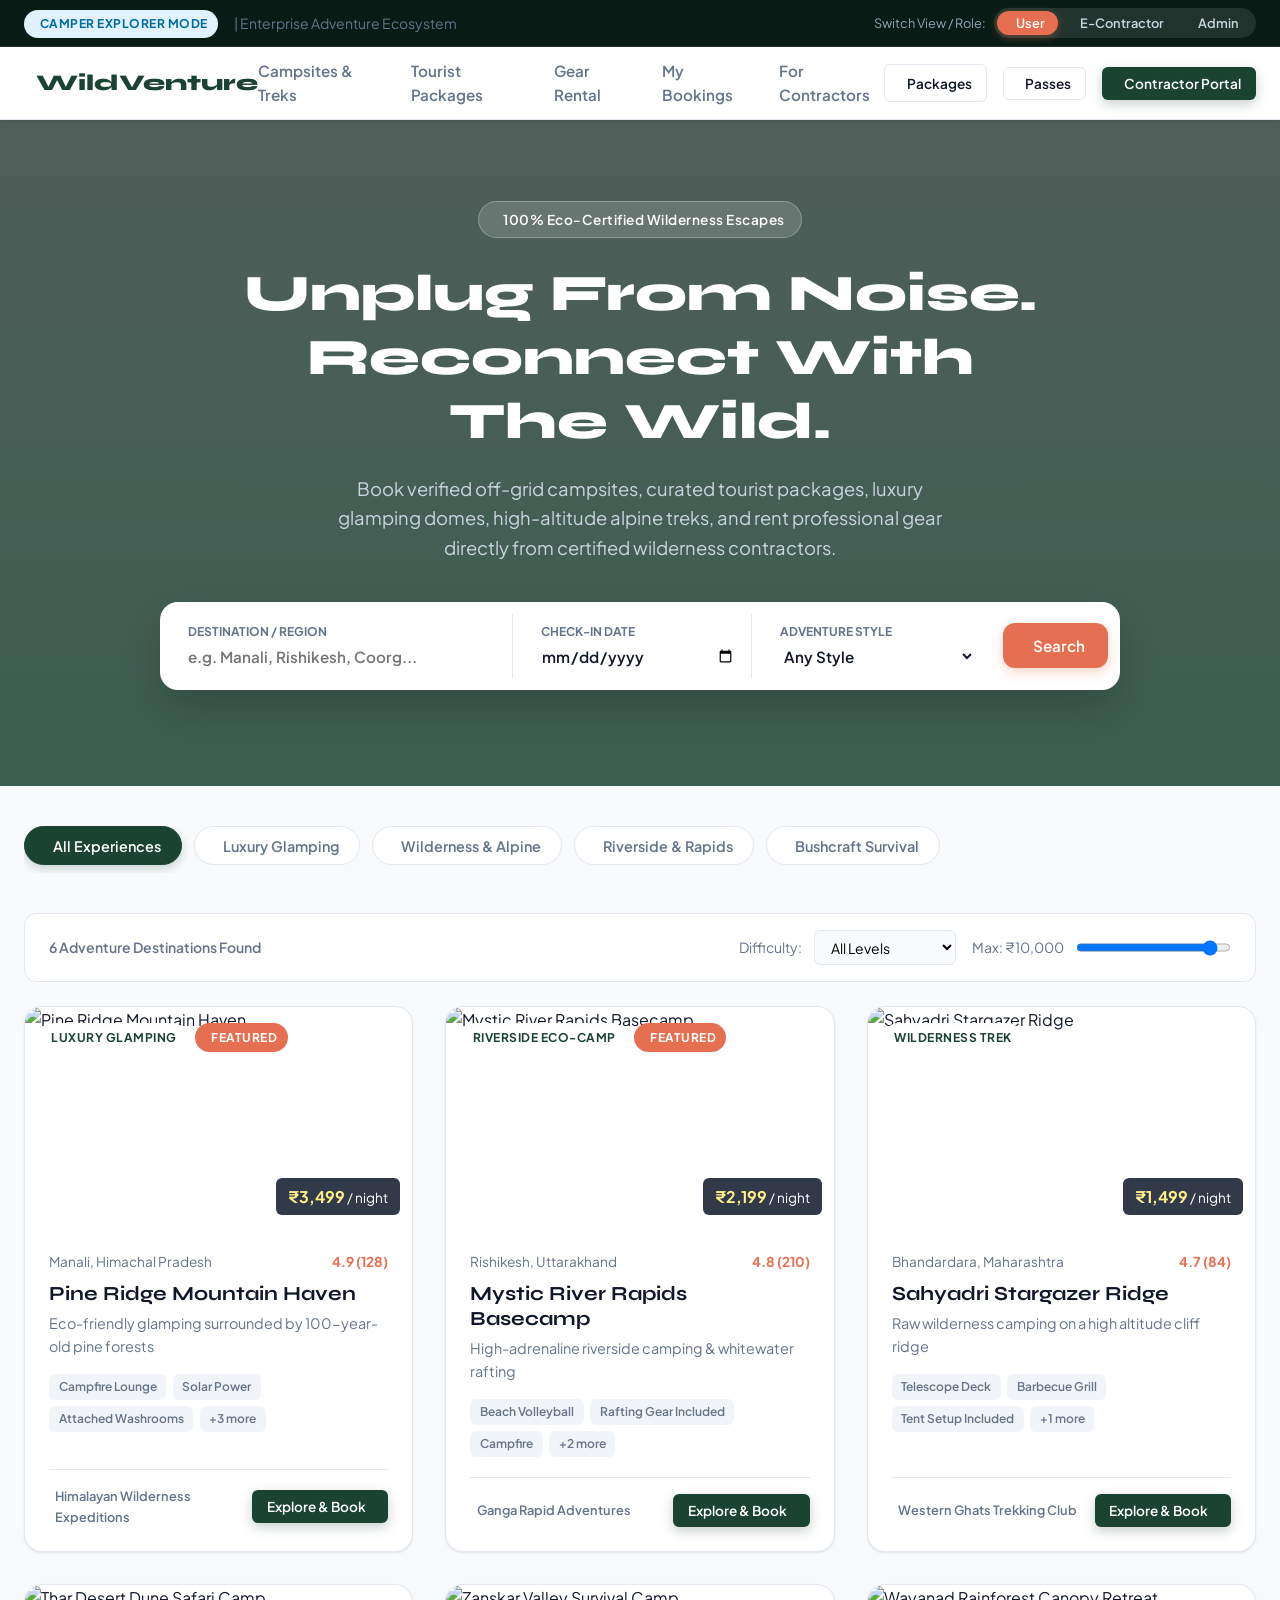
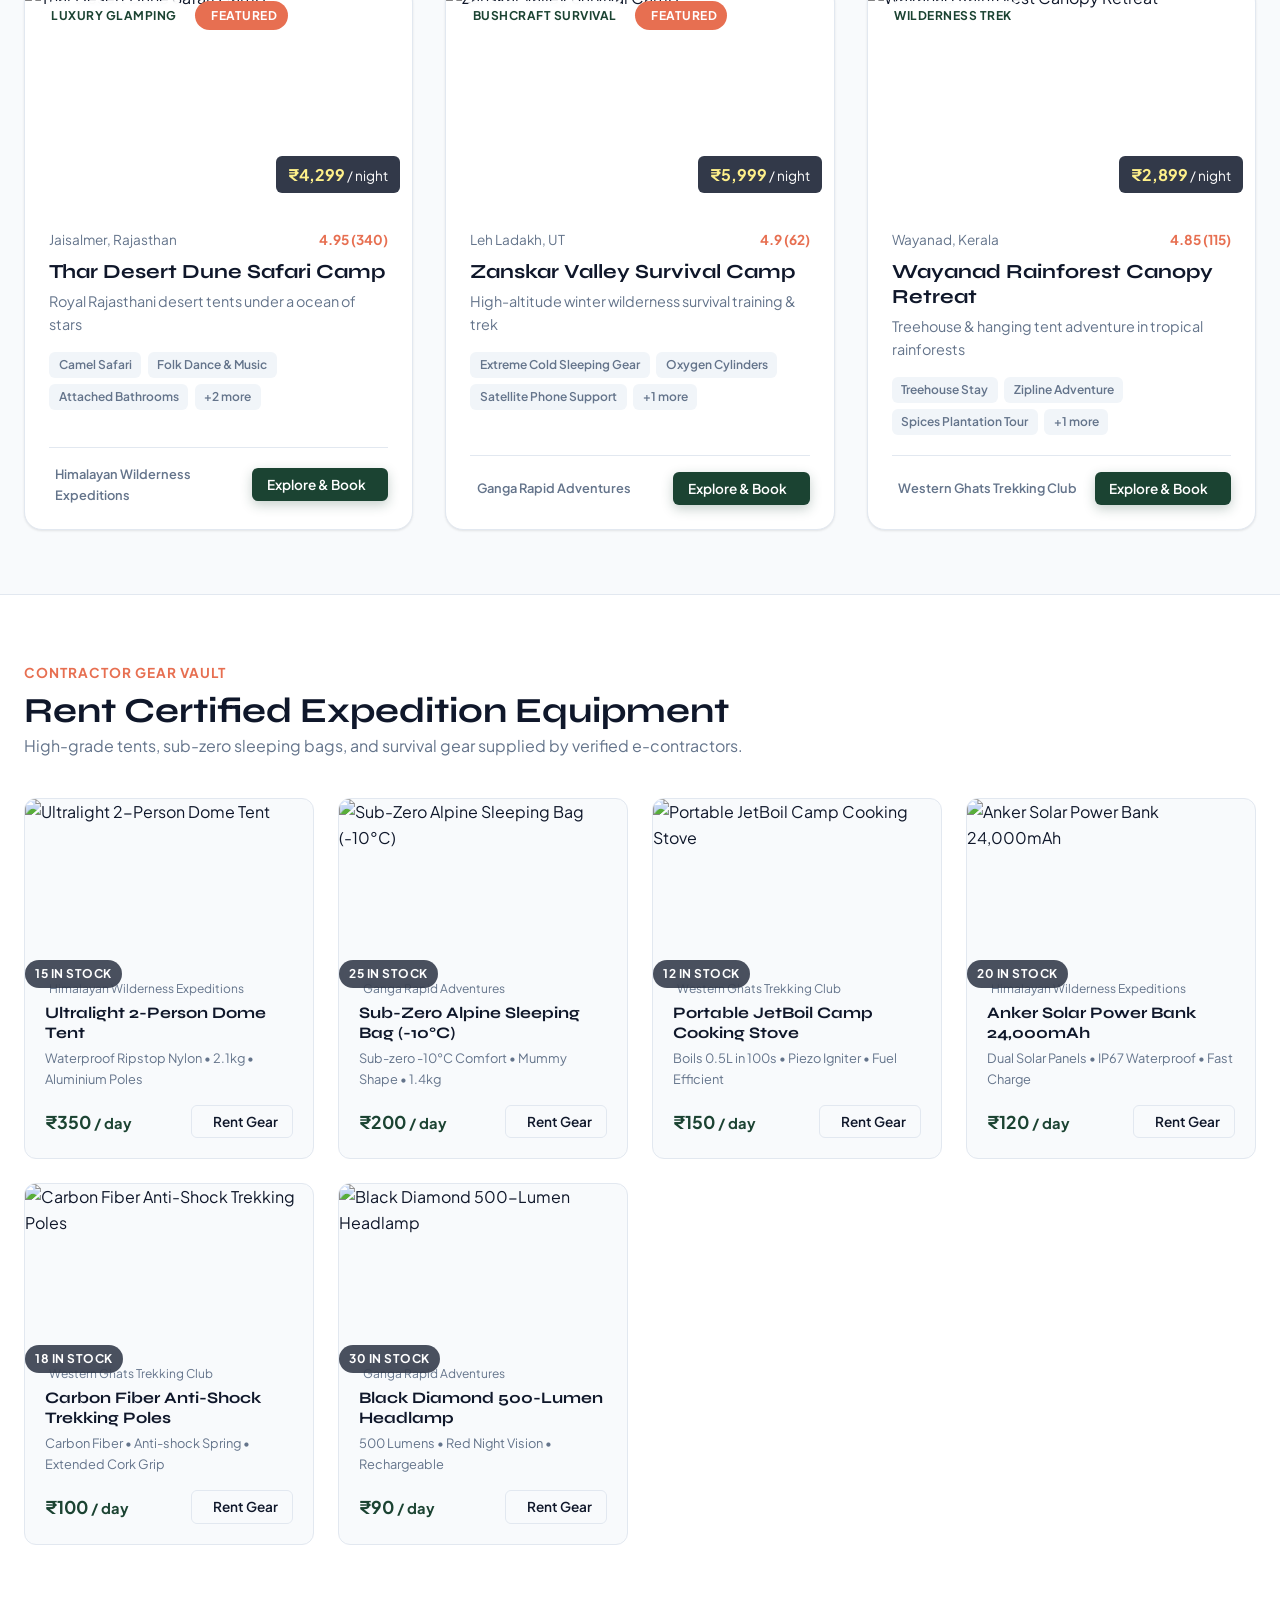
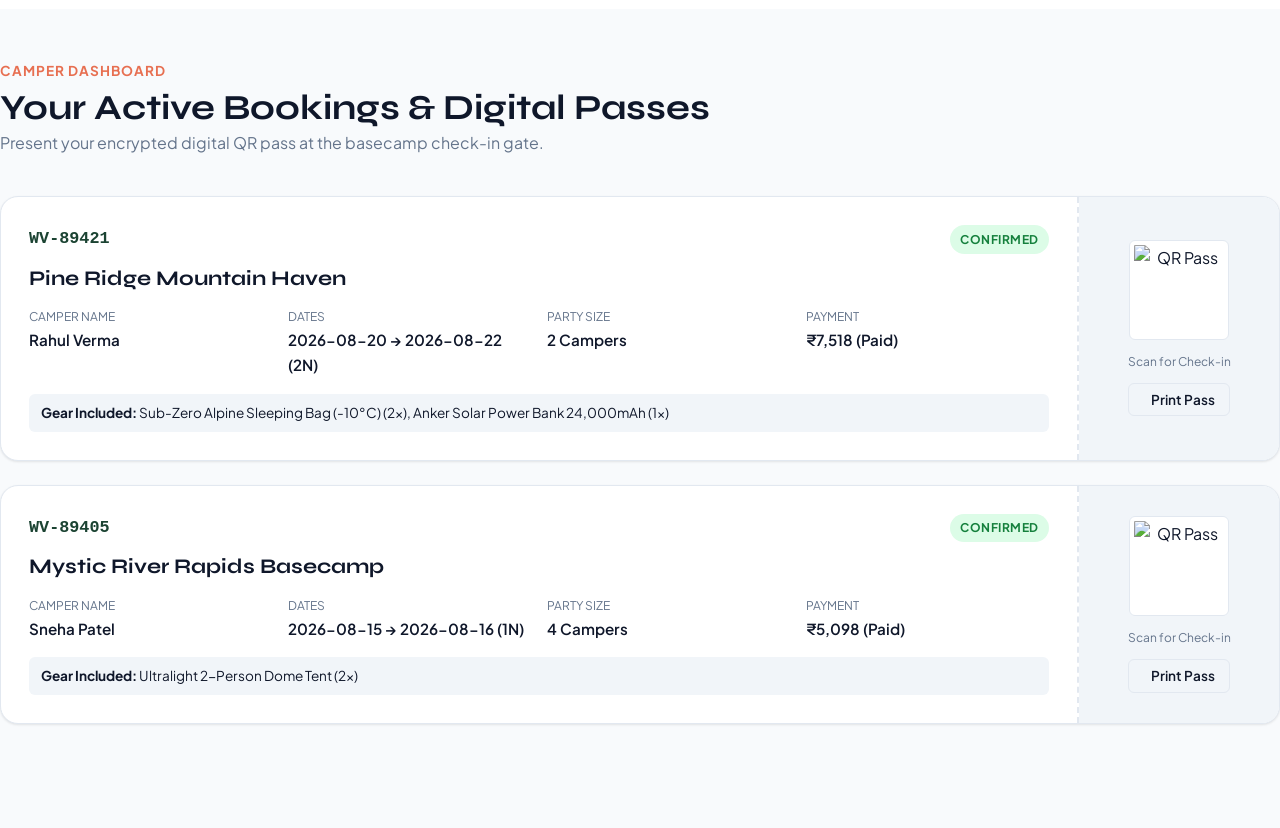
==== commit 3e00431f: "Fix global DB binding safeguard and bump script version to v2.5" ====
--- a/index.html
+++ b/index.html
@@ -734,9 +734,9 @@
   <div class="toast-container" id="toast-container"></div>
 
   <!-- SCRIPTS -->
-  <script src="js/data.js?v=2.1"></script>
-  <script src="js/payment.js?v=2.1"></script>
-  <script src="js/app.js?v=2.1"></script>
+  <script src="js/data.js?v=2.5"></script>
+  <script src="js/payment.js?v=2.5"></script>
+  <script src="js/app.js?v=2.5"></script>
 </body>
 
 </html>
